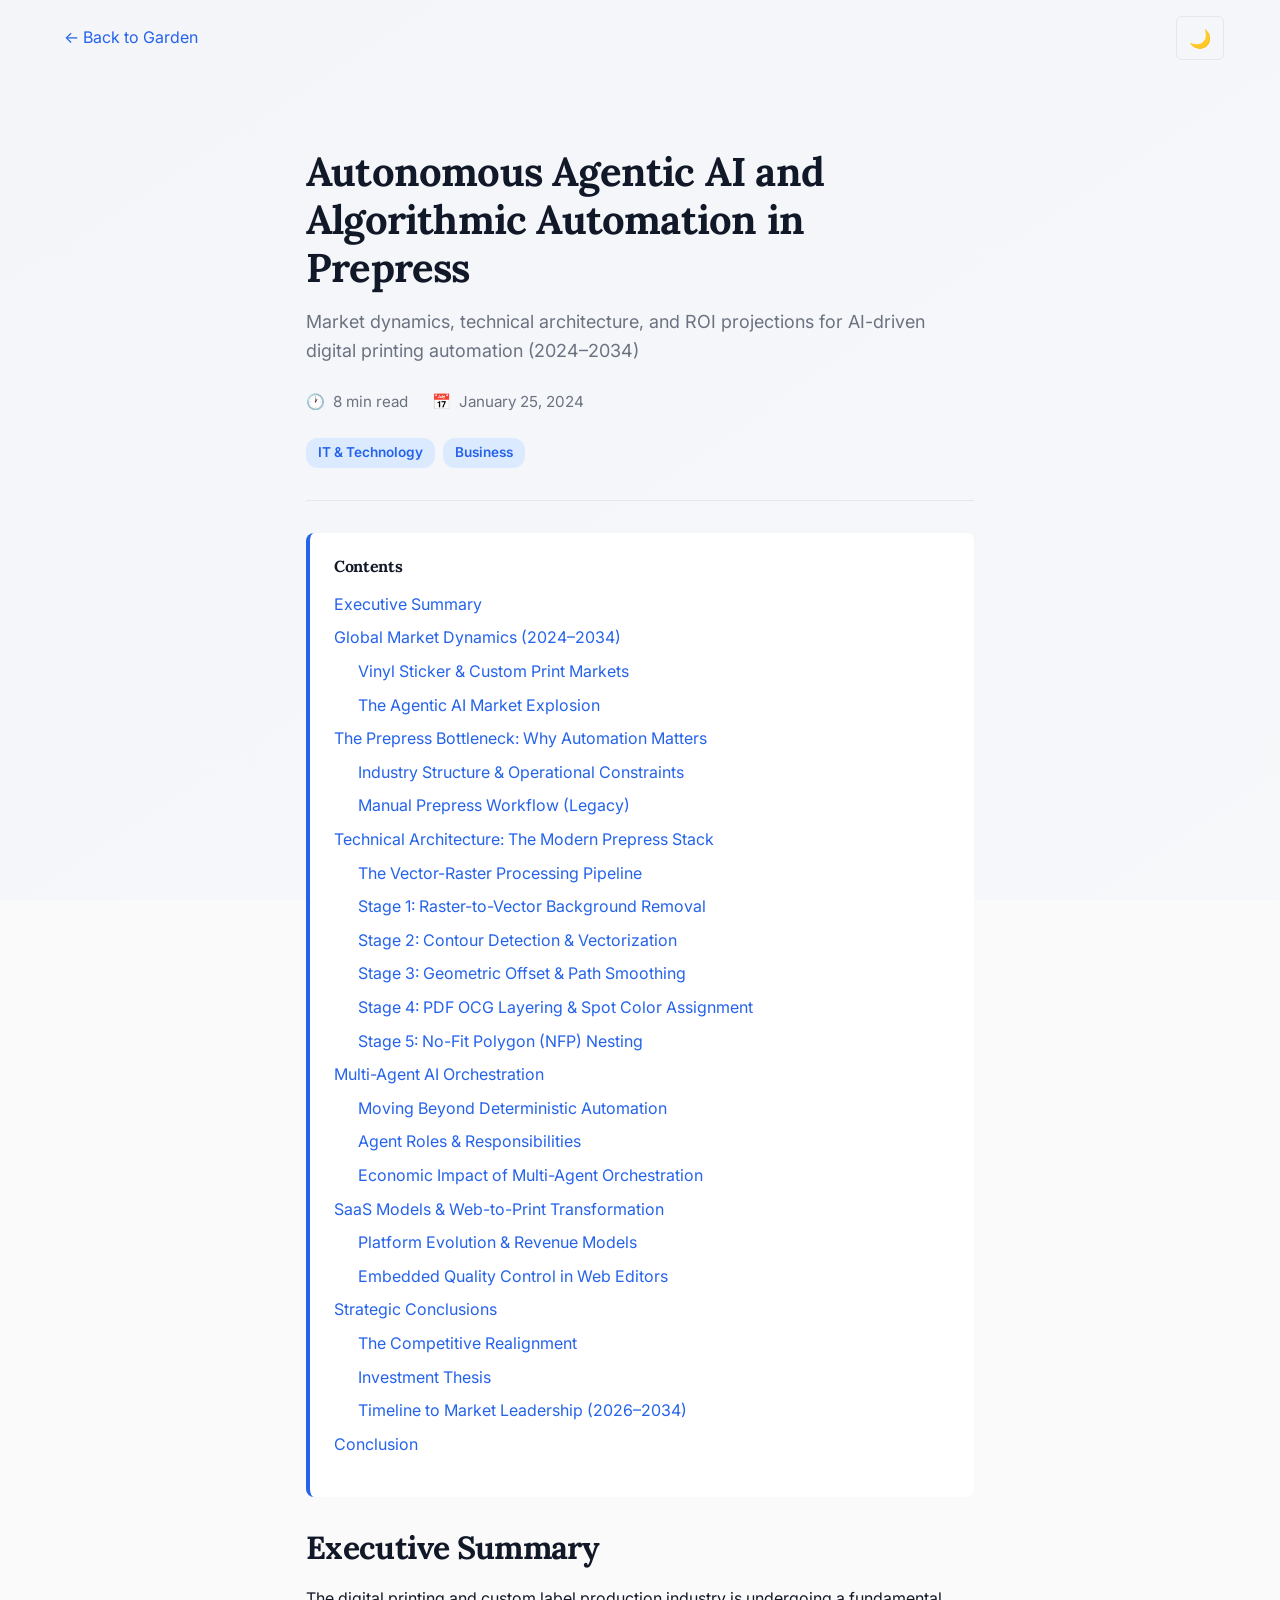
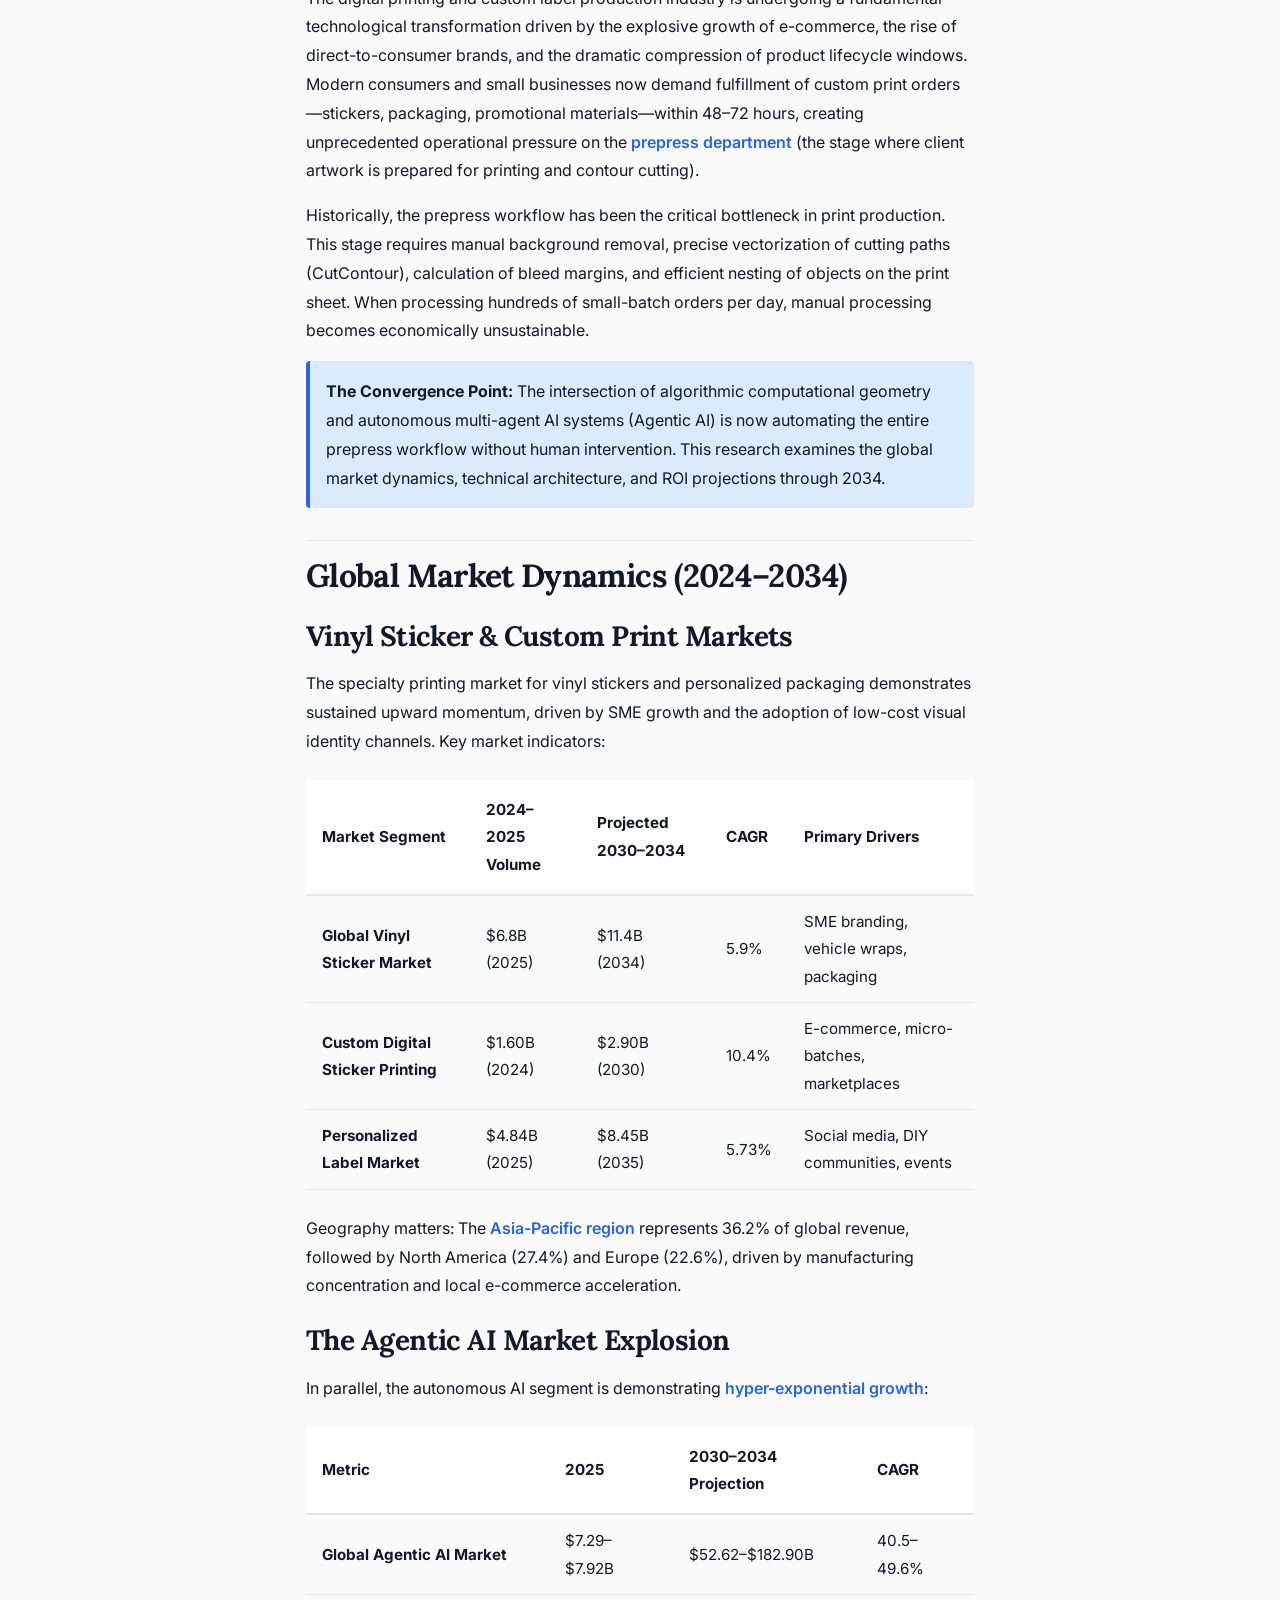
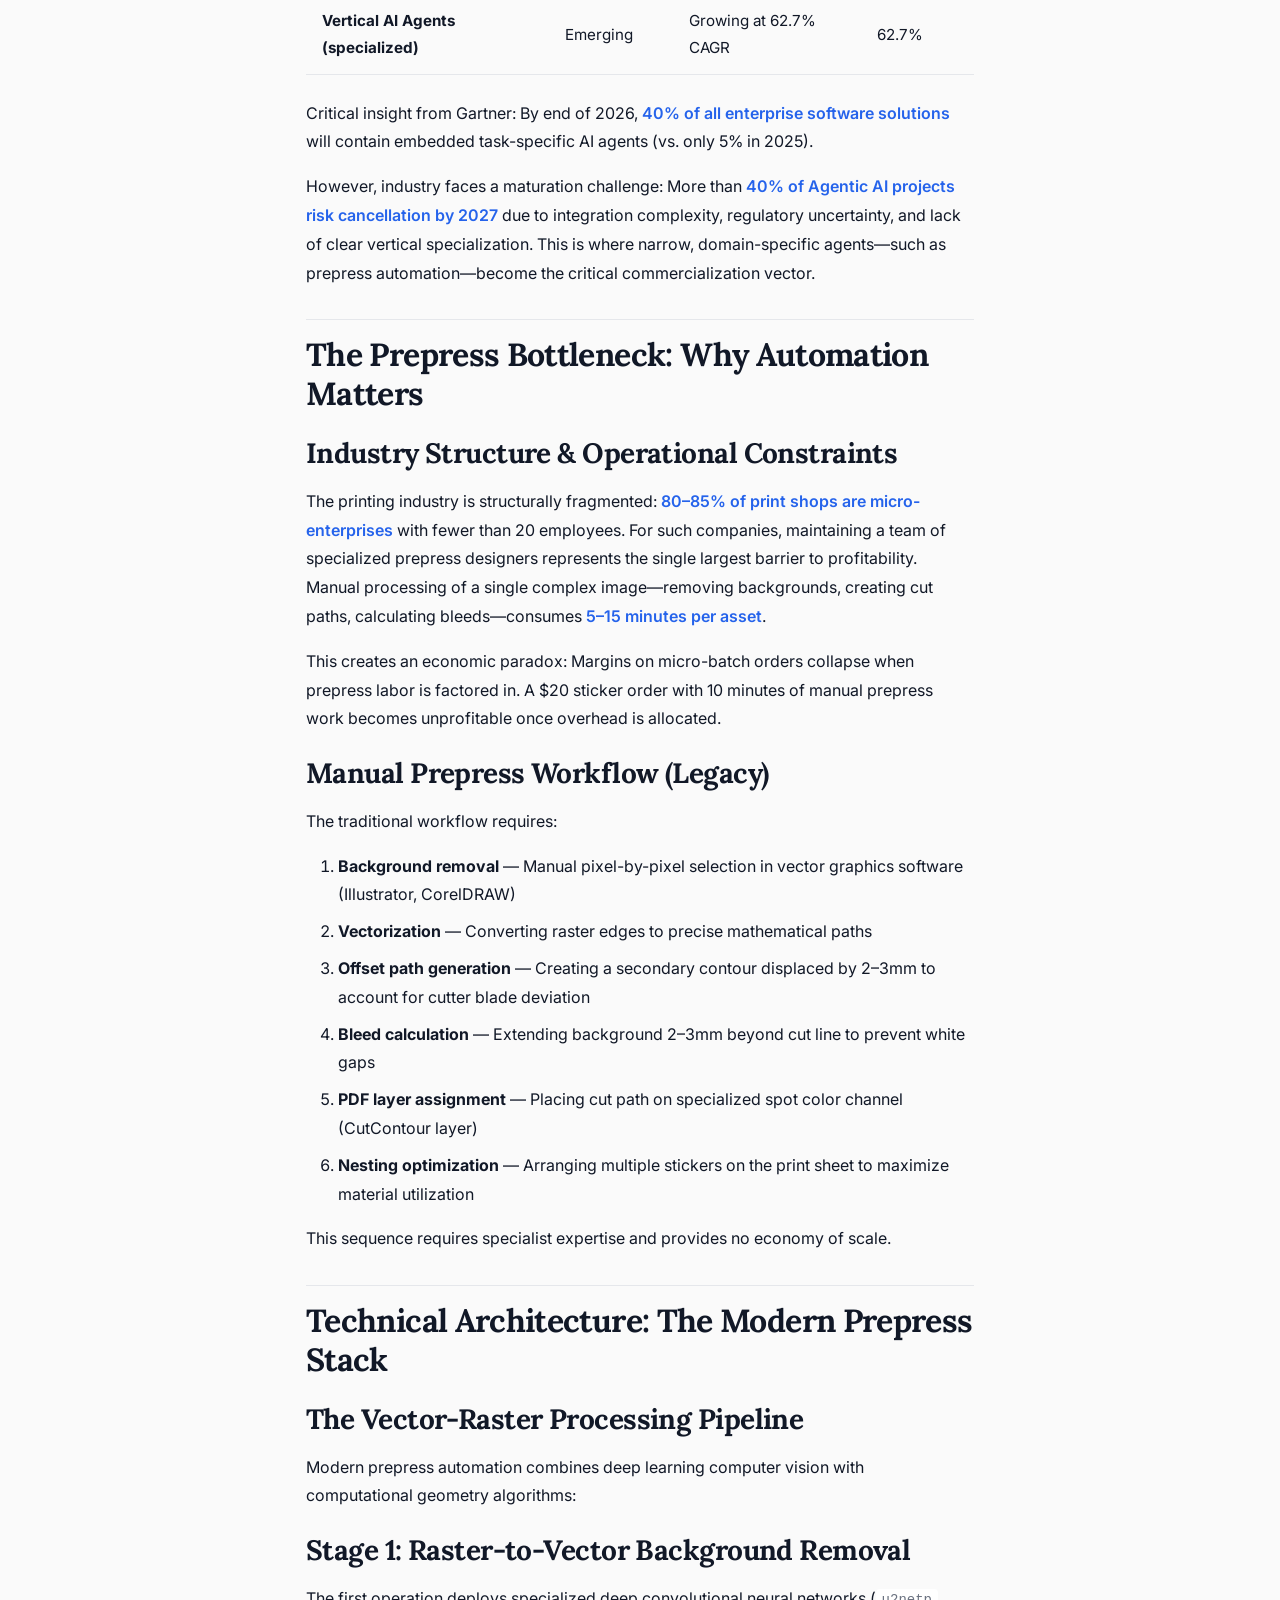
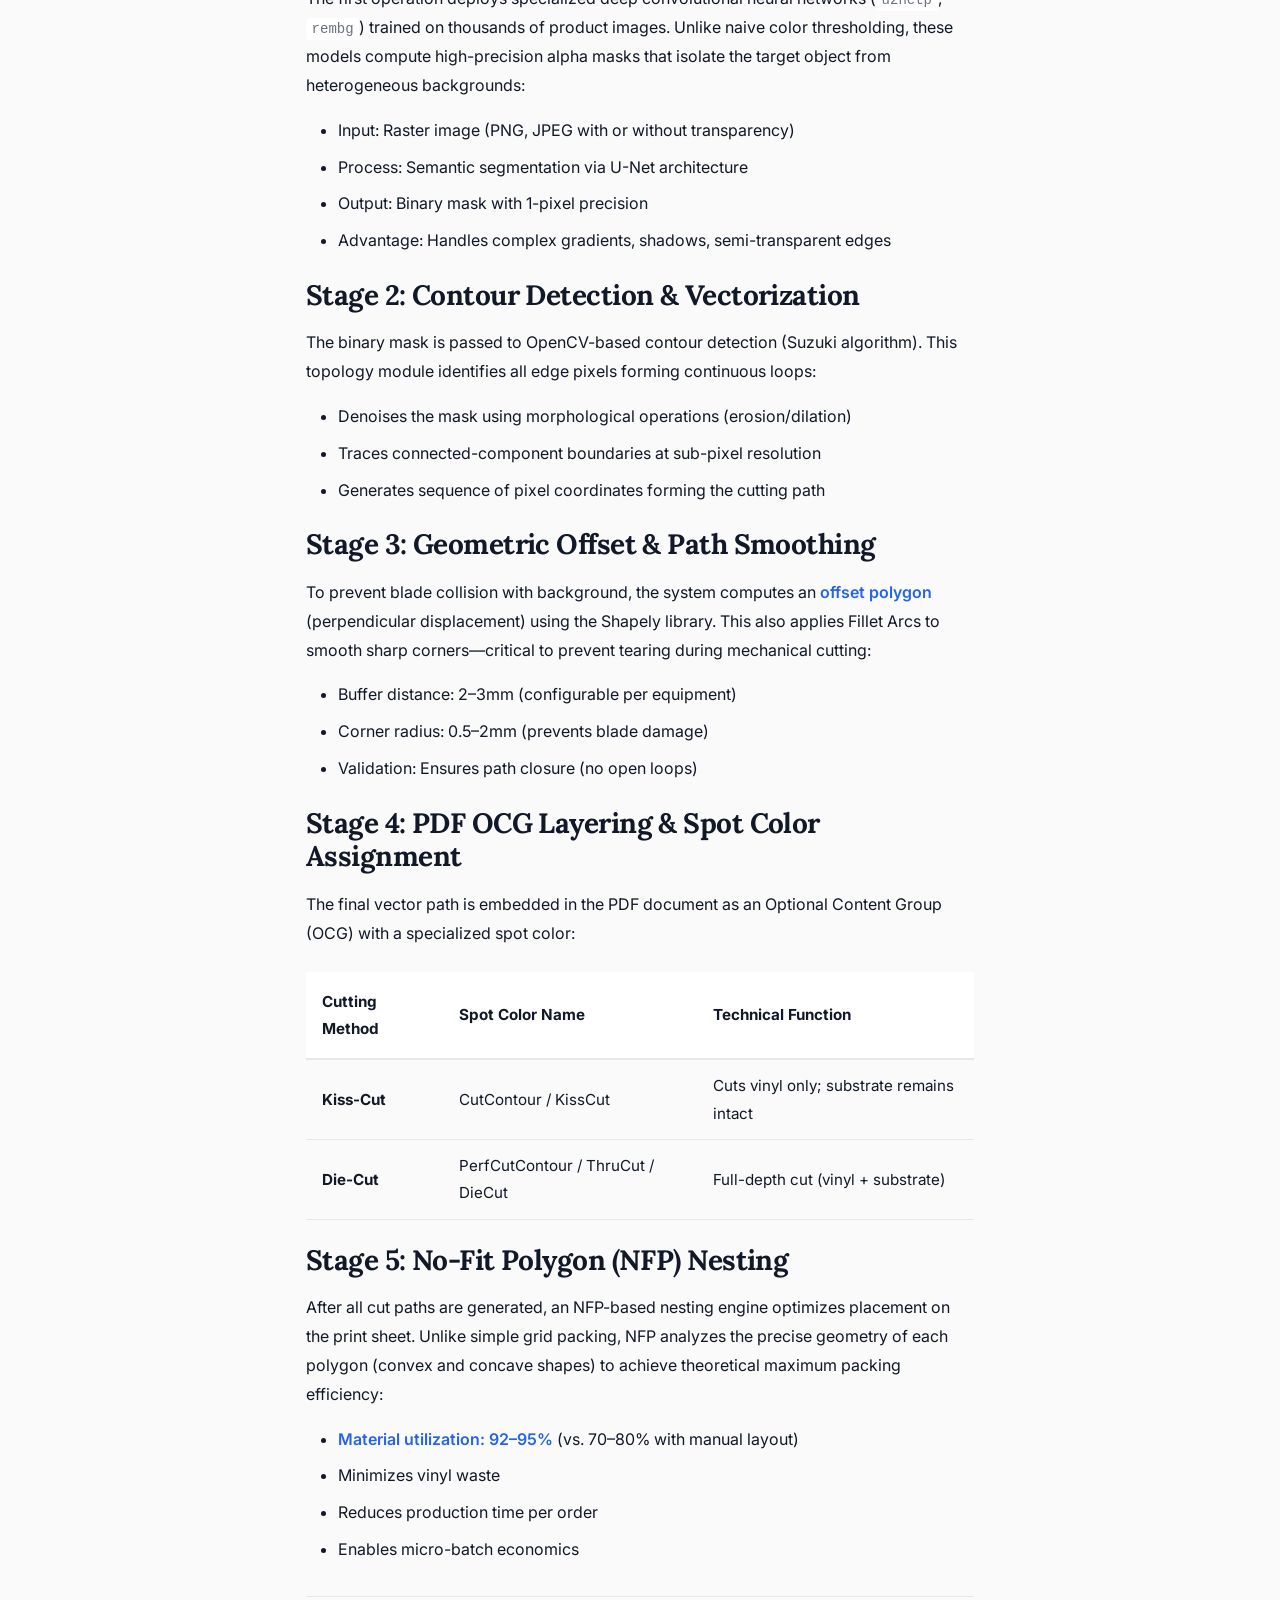
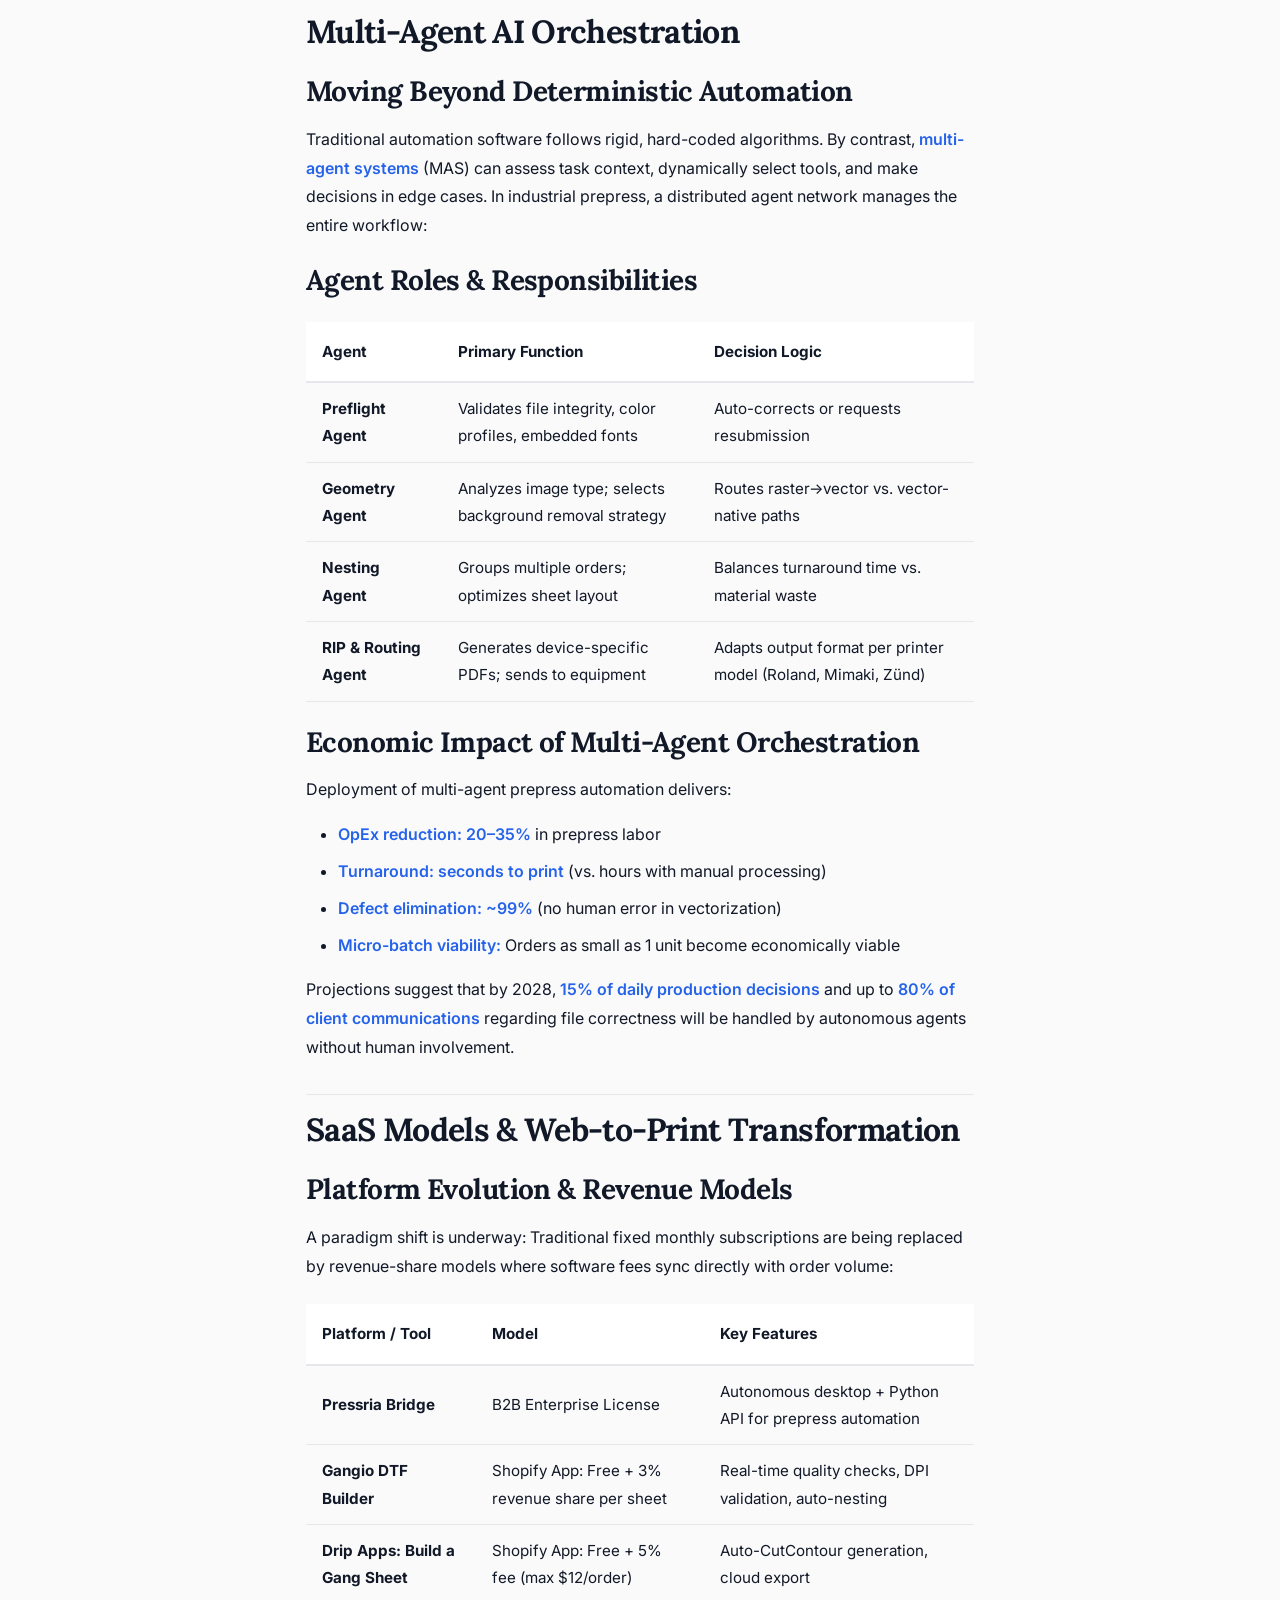
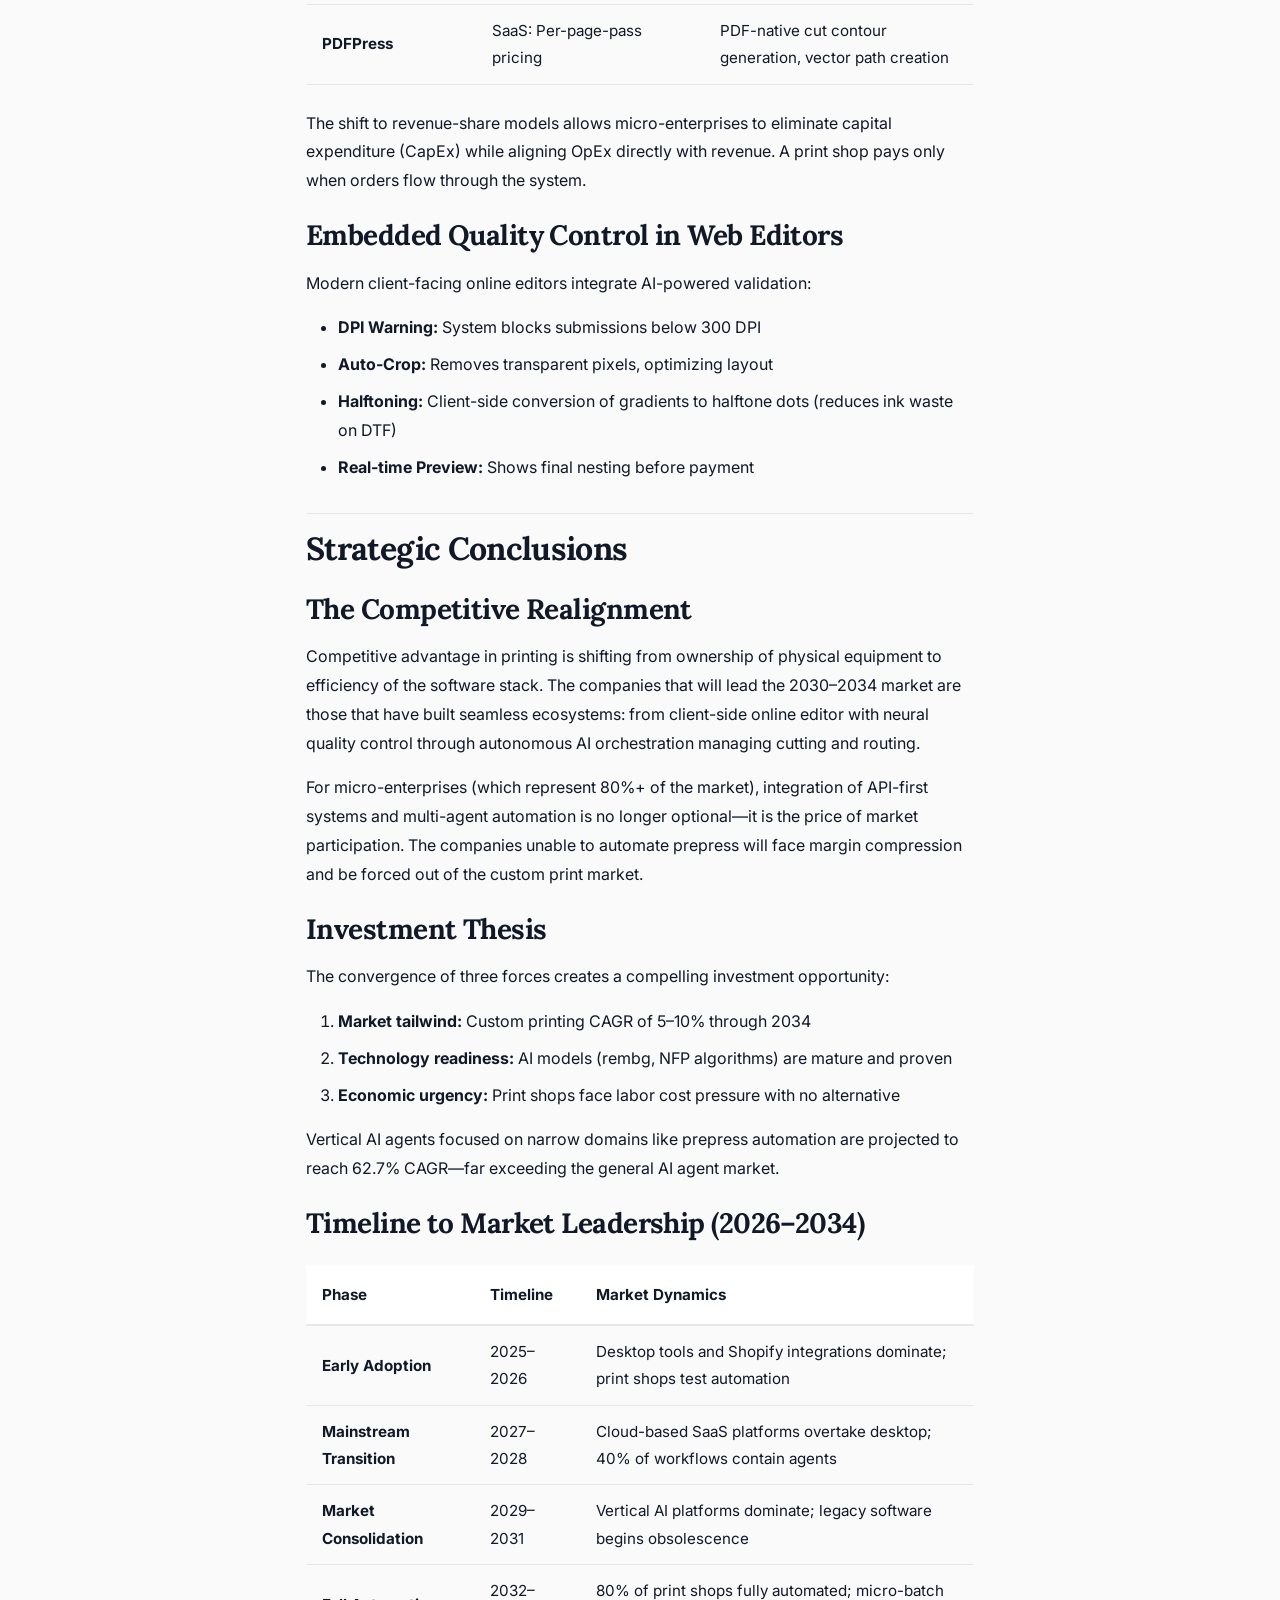
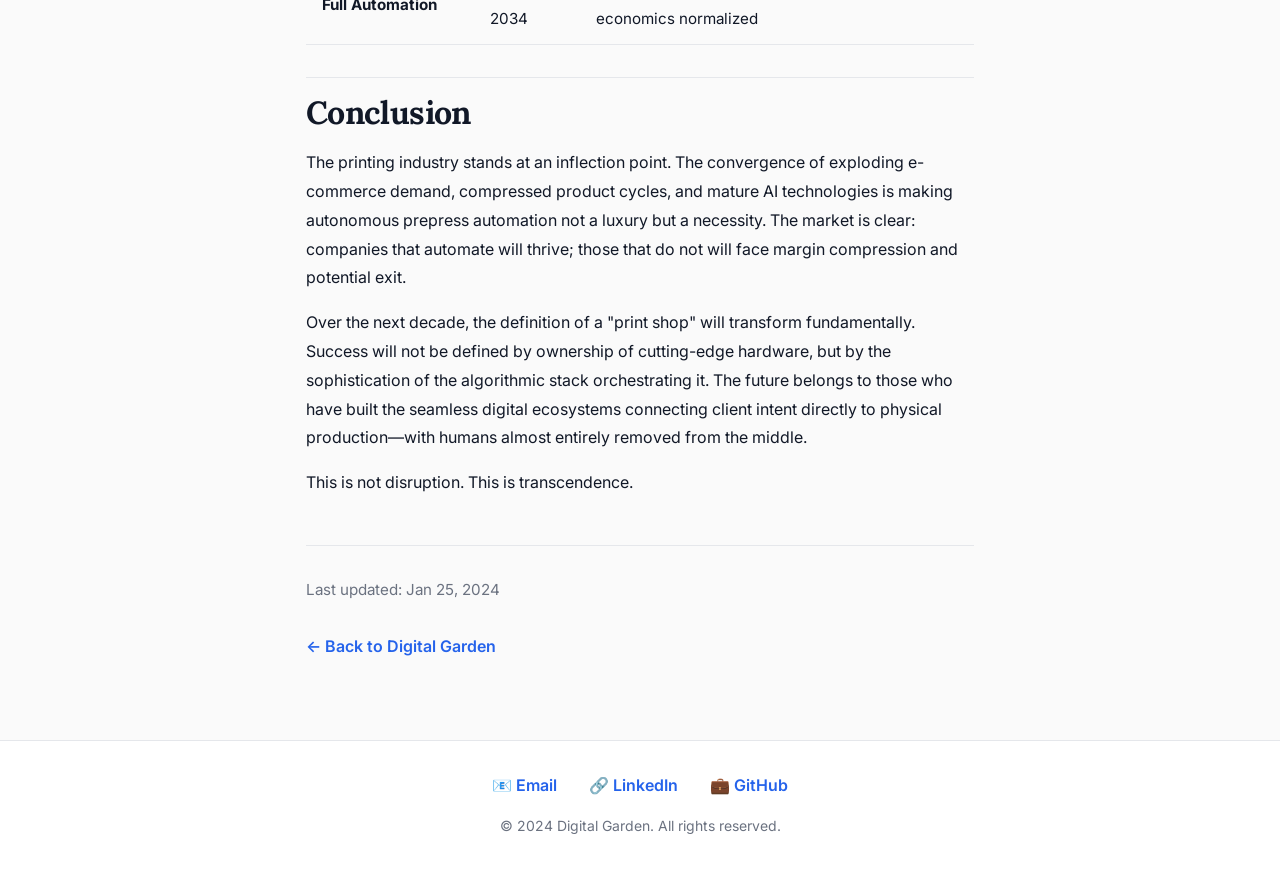
==== articles/agentic-ai-prepress.html @ 42a1ceb2 "Add files via upload" ====
<!--
FRONTMATTER:
title: "Автономные Agentic AI системы и алгоритмическая автоматизация в препресс: анализ рынка и технологическая архитектура (2024–2034)"
description: "Глобальный рынок агентных систем ИИ, техническая архитектура допечатной автоматизации и прогнозы ROI для цифровой печати (2024–2034)"
date: "2024-01-25"
updated: ""
categories: ["IT & Технология", "Бизнес"]
tags: ["agentic-ai", "machine-learning", "автоматизация", "цифровая-печать", "рынок-анализ"]
status: "Published"
hero_image: ""
show_toc: true
-->

<!DOCTYPE html>
<html lang="en">
<head>
  <meta charset="UTF-8">
  <meta name="viewport" content="width=device-width, initial-scale=1.0">
  <meta name="description" content="Analysis of Agentic AI market and prepress automation technologies for digital printing">
  <meta property="og:title" content="Autonomous Agentic AI in Prepress">
  <meta property="og:description" content="Market analysis and technical architecture of AI-driven printing automation">
  <meta property="og:type" content="article">
  
  <title>Agentic AI & Prepress Automation | Digital Garden</title>
  
  <link rel="stylesheet" href="../css/theme.css">
  <link rel="stylesheet" href="../css/styles.css">
  
  <link rel="preconnect" href="https://fonts.googleapis.com">
  <link rel="preconnect" href="https://fonts.gstatic.com" crossorigin>
  <link href="https://fonts.googleapis.com/css2?family=Inter:wght@400;500;600;700&family=Lora:wght@400;700&display=swap" rel="stylesheet">

  <style>
    .article-header { border-bottom: 1px solid var(--border); padding: 1rem 0; margin-bottom: 2rem; }
    .article-nav { display: flex; justify-content: space-between; align-items: center; margin-bottom: 2rem; }
    .btn-back { background: transparent; border: none; color: var(--accent); font-size: 1rem; cursor: pointer; padding: 0.5rem; }
    .btn-back:hover { opacity: 0.8; }
    .article-meta { display: flex; gap: 1.5rem; flex-wrap: wrap; margin: 1.5rem 0; font-size: 0.95rem; color: var(--text-secondary); }
    .article-meta-item { display: flex; align-items: center; gap: 0.5rem; }
    .article-categories { display: flex; gap: 0.5rem; flex-wrap: wrap; margin: 1rem 0; }
    .article-category-tag { display: inline-block; background: var(--accent-light); color: var(--accent); padding: 0.25rem 0.75rem; border-radius: 12px; font-size: 0.85rem; font-weight: 600; }
    .article-content { max-width: 700px; margin: 0 auto; line-height: 1.8; }
    .article-content h2 { margin-top: 2rem; margin-bottom: 1rem; padding-top: 1rem; border-top: 1px solid var(--border); }
    .article-content h2:first-of-type { border-top: none; padding-top: 0; margin-top: 1rem; }
    .article-toc { background: var(--bg-secondary); padding: 1.5rem; border-radius: 8px; margin: 2rem 0; border-left: 4px solid var(--accent); }
    .article-toc h3 { margin-top: 0; font-size: 1rem; }
    .article-toc ul { list-style: none; padding-left: 0; }
    .article-toc li { margin: 0.5rem 0; }
    .article-toc a { color: var(--accent); text-decoration: none; }
    .article-toc a:hover { text-decoration: underline; }
    .article-toc ul ul { margin-left: 1.5rem; }
    .article-footer { margin-top: 3rem; padding-top: 2rem; border-top: 1px solid var(--border); }
    .back-to-home { display: inline-block; margin-top: 1rem; color: var(--accent); font-weight: 600; text-decoration: none; }
    .back-to-home:hover { text-decoration: underline; }
    
    table { width: 100%; border-collapse: collapse; margin: 1.5rem 0; font-size: 0.95rem; }
    thead { background: var(--bg-secondary); border-bottom: 2px solid var(--border); }
    th { padding: 1rem; text-align: left; font-weight: 700; }
    td { padding: 0.75rem 1rem; border-bottom: 1px solid var(--border); }
    
    .highlight { background: var(--accent-light); padding: 1rem; border-left: 4px solid var(--accent); margin: 1rem 0; border-radius: 4px; }
    .data-point { font-weight: 600; color: var(--accent); }
  </style>
</head>
<body>
  <nav class="article-nav" style="max-width: 1200px; margin: 1rem auto; padding: 0 1rem;">
    <a href="../index.html" class="btn-back">← Back to Garden</a>
    <button id="themeToggle2" class="theme-toggle" aria-label="Toggle theme">🌙</button>
  </nav>

  <main>
    <article class="container">
      <div class="article-header">
        <h1>Autonomous Agentic AI and Algorithmic Automation in Prepress</h1>
        <p style="font-size: 1.125rem; color: var(--text-secondary); margin: 1rem 0 0 0;">
          Market dynamics, technical architecture, and ROI projections for AI-driven digital printing automation (2024–2034)
        </p>

        <div class="article-meta">
          <div class="article-meta-item">
            <span>🕐</span>
            <span id="readTime">18 min read</span>
          </div>
          <div class="article-meta-item">
            <span>📅</span>
            <span id="pubDate">January 25, 2024</span>
          </div>
        </div>

        <div class="article-categories" id="articleCategories">
          <span class="article-category-tag">IT & Technology</span>
          <span class="article-category-tag">Business</span>
        </div>
      </div>

      <div class="article-toc" id="tableOfContents">
        <h3>Contents</h3>
        <ul id="tocList"></ul>
      </div>

      <div class="article-content" id="articleContent">
        <h2>Executive Summary</h2>
        <p>
          The digital printing and custom label production industry is undergoing a fundamental technological transformation driven by the explosive growth of e-commerce, the rise of direct-to-consumer brands, and the dramatic compression of product lifecycle windows. Modern consumers and small businesses now demand fulfillment of custom print orders—stickers, packaging, promotional materials—within 48–72 hours, creating unprecedented operational pressure on the <span class="data-point">prepress department</span> (the stage where client artwork is prepared for printing and contour cutting).
        </p>

        <p>
          Historically, the prepress workflow has been the critical bottleneck in print production. This stage requires manual background removal, precise vectorization of cutting paths (CutContour), calculation of bleed margins, and efficient nesting of objects on the print sheet. When processing hundreds of small-batch orders per day, manual processing becomes economically unsustainable.
        </p>

        <div class="highlight">
          <strong>The Convergence Point:</strong> The intersection of algorithmic computational geometry and autonomous multi-agent AI systems (Agentic AI) is now automating the entire prepress workflow without human intervention. This research examines the global market dynamics, technical architecture, and ROI projections through 2034.
        </div>

        <h2>Global Market Dynamics (2024–2034)</h2>

        <h3>Vinyl Sticker & Custom Print Markets</h3>
        <p>
          The specialty printing market for vinyl stickers and personalized packaging demonstrates sustained upward momentum, driven by SME growth and the adoption of low-cost visual identity channels. Key market indicators:
        </p>

        <table>
          <thead>
            <tr>
              <th>Market Segment</th>
              <th>2024–2025 Volume</th>
              <th>Projected 2030–2034</th>
              <th>CAGR</th>
              <th>Primary Drivers</th>
            </tr>
          </thead>
          <tbody>
            <tr>
              <td><strong>Global Vinyl Sticker Market</strong></td>
              <td>$6.8B (2025)</td>
              <td>$11.4B (2034)</td>
              <td>5.9%</td>
              <td>SME branding, vehicle wraps, packaging</td>
            </tr>
            <tr>
              <td><strong>Custom Digital Sticker Printing</strong></td>
              <td>$1.60B (2024)</td>
              <td>$2.90B (2030)</td>
              <td>10.4%</td>
              <td>E-commerce, micro-batches, marketplaces</td>
            </tr>
            <tr>
              <td><strong>Personalized Label Market</strong></td>
              <td>$4.84B (2025)</td>
              <td>$8.45B (2035)</td>
              <td>5.73%</td>
              <td>Social media, DIY communities, events</td>
            </tr>
          </tbody>
        </table>

        <p>
          Geography matters: The <span class="data-point">Asia-Pacific region</span> represents 36.2% of global revenue, followed by North America (27.4%) and Europe (22.6%), driven by manufacturing concentration and local e-commerce acceleration.
        </p>

        <h3>The Agentic AI Market Explosion</h3>
        <p>
          In parallel, the autonomous AI segment is demonstrating <span class="data-point">hyper-exponential growth</span>:
        </p>

        <table>
          <thead>
            <tr>
              <th>Metric</th>
              <th>2025</th>
              <th>2030–2034 Projection</th>
              <th>CAGR</th>
            </tr>
          </thead>
          <tbody>
            <tr>
              <td><strong>Global Agentic AI Market</strong></td>
              <td>$7.29–$7.92B</td>
              <td>$52.62–$182.90B</td>
              <td>40.5–49.6%</td>
            </tr>
            <tr>
              <td><strong>Vertical AI Agents (specialized)</strong></td>
              <td>Emerging</td>
              <td>Growing at 62.7% CAGR</td>
              <td>62.7%</td>
            </tr>
          </tbody>
        </table>

        <p>
          Critical insight from Gartner: By end of 2026, <span class="data-point">40% of all enterprise software solutions</span> will contain embedded task-specific AI agents (vs. only 5% in 2025).
        </p>

        <p>
          However, industry faces a maturation challenge: More than <span class="data-point">40% of Agentic AI projects risk cancellation by 2027</span> due to integration complexity, regulatory uncertainty, and lack of clear vertical specialization. This is where narrow, domain-specific agents—such as prepress automation—become the critical commercialization vector.
        </p>

        <h2>The Prepress Bottleneck: Why Automation Matters</h2>

        <h3>Industry Structure & Operational Constraints</h3>
        <p>
          The printing industry is structurally fragmented: <span class="data-point">80–85% of print shops are micro-enterprises</span> with fewer than 20 employees. For such companies, maintaining a team of specialized prepress designers represents the single largest barrier to profitability. Manual processing of a single complex image—removing backgrounds, creating cut paths, calculating bleeds—consumes <span class="data-point">5–15 minutes per asset</span>.
        </p>

        <p>
          This creates an economic paradox: Margins on micro-batch orders collapse when prepress labor is factored in. A $20 sticker order with 10 minutes of manual prepress work becomes unprofitable once overhead is allocated.
        </p>

        <h3>Manual Prepress Workflow (Legacy)</h3>
        <p>
          The traditional workflow requires:
        </p>
        <ol>
          <li><strong>Background removal</strong> — Manual pixel-by-pixel selection in vector graphics software (Illustrator, CorelDRAW)</li>
          <li><strong>Vectorization</strong> — Converting raster edges to precise mathematical paths</li>
          <li><strong>Offset path generation</strong> — Creating a secondary contour displaced by 2–3mm to account for cutter blade deviation</li>
          <li><strong>Bleed calculation</strong> — Extending background 2–3mm beyond cut line to prevent white gaps</li>
          <li><strong>PDF layer assignment</strong> — Placing cut path on specialized spot color channel (CutContour layer)</li>
          <li><strong>Nesting optimization</strong> — Arranging multiple stickers on the print sheet to maximize material utilization</li>
        </ol>

        <p>
          This sequence requires specialist expertise and provides no economy of scale.
        </p>

        <h2>Technical Architecture: The Modern Prepress Stack</h2>

        <h3>The Vector-Raster Processing Pipeline</h3>
        <p>
          Modern prepress automation combines deep learning computer vision with computational geometry algorithms:
        </p>

        <h3>Stage 1: Raster-to-Vector Background Removal</h3>
        <p>
          The first operation deploys specialized deep convolutional neural networks (<code>u2netp</code>, <code>rembg</code>) trained on thousands of product images. Unlike naive color thresholding, these models compute high-precision alpha masks that isolate the target object from heterogeneous backgrounds:
        </p>
        <ul>
          <li>Input: Raster image (PNG, JPEG with or without transparency)</li>
          <li>Process: Semantic segmentation via U-Net architecture</li>
          <li>Output: Binary mask with 1-pixel precision</li>
          <li>Advantage: Handles complex gradients, shadows, semi-transparent edges</li>
        </ul>

        <h3>Stage 2: Contour Detection & Vectorization</h3>
        <p>
          The binary mask is passed to OpenCV-based contour detection (Suzuki algorithm). This topology module identifies all edge pixels forming continuous loops:
        </p>
        <ul>
          <li>Denoises the mask using morphological operations (erosion/dilation)</li>
          <li>Traces connected-component boundaries at sub-pixel resolution</li>
          <li>Generates sequence of pixel coordinates forming the cutting path</li>
        </ul>

        <h3>Stage 3: Geometric Offset & Path Smoothing</h3>
        <p>
          To prevent blade collision with background, the system computes an <span class="data-point">offset polygon</span> (perpendicular displacement) using the Shapely library. This also applies Fillet Arcs to smooth sharp corners—critical to prevent tearing during mechanical cutting:
        </p>
        <ul>
          <li>Buffer distance: 2–3mm (configurable per equipment)</li>
          <li>Corner radius: 0.5–2mm (prevents blade damage)</li>
          <li>Validation: Ensures path closure (no open loops)</li>
        </ul>

        <h3>Stage 4: PDF OCG Layering & Spot Color Assignment</h3>
        <p>
          The final vector path is embedded in the PDF document as an Optional Content Group (OCG) with a specialized spot color:
        </p>
        <table>
          <thead>
            <tr>
              <th>Cutting Method</th>
              <th>Spot Color Name</th>
              <th>Technical Function</th>
            </tr>
          </thead>
          <tbody>
            <tr>
              <td><strong>Kiss-Cut</strong></td>
              <td>CutContour / KissCut</td>
              <td>Cuts vinyl only; substrate remains intact</td>
            </tr>
            <tr>
              <td><strong>Die-Cut</strong></td>
              <td>PerfCutContour / ThruCut / DieCut</td>
              <td>Full-depth cut (vinyl + substrate)</td>
            </tr>
          </tbody>
        </table>

        <h3>Stage 5: No-Fit Polygon (NFP) Nesting</h3>
        <p>
          After all cut paths are generated, an NFP-based nesting engine optimizes placement on the print sheet. Unlike simple grid packing, NFP analyzes the precise geometry of each polygon (convex and concave shapes) to achieve theoretical maximum packing efficiency:
        </p>
        <ul>
          <li><span class="data-point">Material utilization: 92–95%</span> (vs. 70–80% with manual layout)</li>
          <li>Minimizes vinyl waste</li>
          <li>Reduces production time per order</li>
          <li>Enables micro-batch economics</li>
        </ul>

        <h2>Multi-Agent AI Orchestration</h2>

        <h3>Moving Beyond Deterministic Automation</h3>
        <p>
          Traditional automation software follows rigid, hard-coded algorithms. By contrast, <span class="data-point">multi-agent systems</span> (MAS) can assess task context, dynamically select tools, and make decisions in edge cases. In industrial prepress, a distributed agent network manages the entire workflow:
        </p>

        <h3>Agent Roles & Responsibilities</h3>
        <table>
          <thead>
            <tr>
              <th>Agent</th>
              <th>Primary Function</th>
              <th>Decision Logic</th>
            </tr>
          </thead>
          <tbody>
            <tr>
              <td><strong>Preflight Agent</strong></td>
              <td>Validates file integrity, color profiles, embedded fonts</td>
              <td>Auto-corrects or requests resubmission</td>
            </tr>
            <tr>
              <td><strong>Geometry Agent</strong></td>
              <td>Analyzes image type; selects background removal strategy</td>
              <td>Routes raster→vector vs. vector-native paths</td>
            </tr>
            <tr>
              <td><strong>Nesting Agent</strong></td>
              <td>Groups multiple orders; optimizes sheet layout</td>
              <td>Balances turnaround time vs. material waste</td>
            </tr>
            <tr>
              <td><strong>RIP & Routing Agent</strong></td>
              <td>Generates device-specific PDFs; sends to equipment</td>
              <td>Adapts output format per printer model (Roland, Mimaki, Zünd)</td>
            </tr>
          </tbody>
        </table>

        <h3>Economic Impact of Multi-Agent Orchestration</h3>
        <p>
          Deployment of multi-agent prepress automation delivers:
        </p>
        <ul>
          <li><span class="data-point">OpEx reduction: 20–35%</span> in prepress labor</li>
          <li><span class="data-point">Turnaround: seconds to print</span> (vs. hours with manual processing)</li>
          <li><span class="data-point">Defect elimination: ~99%</span> (no human error in vectorization)</li>
          <li><span class="data-point">Micro-batch viability:</span> Orders as small as 1 unit become economically viable</li>
        </ul>

        <p>
          Projections suggest that by 2028, <span class="data-point">15% of daily production decisions</span> and up to <span class="data-point">80% of client communications</span> regarding file correctness will be handled by autonomous agents without human involvement.
        </p>

        <h2>SaaS Models & Web-to-Print Transformation</h2>

        <h3>Platform Evolution & Revenue Models</h3>
        <p>
          A paradigm shift is underway: Traditional fixed monthly subscriptions are being replaced by revenue-share models where software fees sync directly with order volume:
        </p>

        <table>
          <thead>
            <tr>
              <th>Platform / Tool</th>
              <th>Model</th>
              <th>Key Features</th>
            </tr>
          </thead>
          <tbody>
            <tr>
              <td><strong>Pressria Bridge</strong></td>
              <td>B2B Enterprise License</td>
              <td>Autonomous desktop + Python API for prepress automation</td>
            </tr>
            <tr>
              <td><strong>Gangio DTF Builder</strong></td>
              <td>Shopify App: Free + 3% revenue share per sheet</td>
              <td>Real-time quality checks, DPI validation, auto-nesting</td>
            </tr>
            <tr>
              <td><strong>Drip Apps: Build a Gang Sheet</strong></td>
              <td>Shopify App: Free + 5% fee (max $12/order)</td>
              <td>Auto-CutContour generation, cloud export</td>
            </tr>
            <tr>
              <td><strong>PDFPress</strong></td>
              <td>SaaS: Per-page-pass pricing</td>
              <td>PDF-native cut contour generation, vector path creation</td>
            </tr>
          </tbody>
        </table>

        <p>
          The shift to revenue-share models allows micro-enterprises to eliminate capital expenditure (CapEx) while aligning OpEx directly with revenue. A print shop pays only when orders flow through the system.
        </p>

        <h3>Embedded Quality Control in Web Editors</h3>
        <p>
          Modern client-facing online editors integrate AI-powered validation:
        </p>
        <ul>
          <li><strong>DPI Warning:</strong> System blocks submissions below 300 DPI</li>
          <li><strong>Auto-Crop:</strong> Removes transparent pixels, optimizing layout</li>
          <li><strong>Halftoning:</strong> Client-side conversion of gradients to halftone dots (reduces ink waste on DTF)</li>
          <li><strong>Real-time Preview:</strong> Shows final nesting before payment</li>
        </ul>

        <h2>Strategic Conclusions</h2>

        <h3>The Competitive Realignment</h3>
        <p>
          Competitive advantage in printing is shifting from ownership of physical equipment to efficiency of the software stack. The companies that will lead the 2030–2034 market are those that have built seamless ecosystems: from client-side online editor with neural quality control through autonomous AI orchestration managing cutting and routing.
        </p>

        <p>
          For micro-enterprises (which represent 80%+ of the market), integration of API-first systems and multi-agent automation is no longer optional—it is the price of market participation. The companies unable to automate prepress will face margin compression and be forced out of the custom print market.
        </p>

        <h3>Investment Thesis</h3>
        <p>
          The convergence of three forces creates a compelling investment opportunity:
        </p>
        <ol>
          <li><strong>Market tailwind:</strong> Custom printing CAGR of 5–10% through 2034</li>
          <li><strong>Technology readiness:</strong> AI models (rembg, NFP algorithms) are mature and proven</li>
          <li><strong>Economic urgency:</strong> Print shops face labor cost pressure with no alternative</li>
        </ol>

        <p>
          Vertical AI agents focused on narrow domains like prepress automation are projected to reach 62.7% CAGR—far exceeding the general AI agent market.
        </p>

        <h3>Timeline to Market Leadership (2026–2034)</h3>
        <table>
          <thead>
            <tr>
              <th>Phase</th>
              <th>Timeline</th>
              <th>Market Dynamics</th>
            </tr>
          </thead>
          <tbody>
            <tr>
              <td><strong>Early Adoption</strong></td>
              <td>2025–2026</td>
              <td>Desktop tools and Shopify integrations dominate; print shops test automation</td>
            </tr>
            <tr>
              <td><strong>Mainstream Transition</strong></td>
              <td>2027–2028</td>
              <td>Cloud-based SaaS platforms overtake desktop; 40% of workflows contain agents</td>
            </tr>
            <tr>
              <td><strong>Market Consolidation</strong></td>
              <td>2029–2031</td>
              <td>Vertical AI platforms dominate; legacy software begins obsolescence</td>
            </tr>
            <tr>
              <td><strong>Full Automation</strong></td>
              <td>2032–2034</td>
              <td>80% of print shops fully automated; micro-batch economics normalized</td>
            </tr>
          </tbody>
        </table>

        <h2>Conclusion</h2>

        <p>
          The printing industry stands at an inflection point. The convergence of exploding e-commerce demand, compressed product cycles, and mature AI technologies is making autonomous prepress automation not a luxury but a necessity. The market is clear: companies that automate will thrive; those that do not will face margin compression and potential exit.
        </p>

        <p>
          Over the next decade, the definition of a "print shop" will transform fundamentally. Success will not be defined by ownership of cutting-edge hardware, but by the sophistication of the algorithmic stack orchestrating it. The future belongs to those who have built the seamless digital ecosystems connecting client intent directly to physical production—with humans almost entirely removed from the middle.
        </p>

        <p>
          This is not disruption. This is transcendence.
        </p>
      </div>

      <div class="article-footer">
        <p style="color: var(--text-secondary); font-size: 0.95rem;">
          Last updated: <span id="footerDate">January 25, 2024</span>
        </p>
        <a href="../index.html" class="back-to-home">← Back to Digital Garden</a>
      </div>
    </article>
  </main>

  <footer style="margin-top: 3rem;">
    <div class="container">
      <div class="footer-links">
        <a href="mailto:your-email@example.com" title="Email">📧 Email</a>
        <a href="https://linkedin.com/in/yourprofile" target="_blank" rel="noopener noreferrer">🔗 LinkedIn</a>
        <a href="https://github.com/yourprofile" target="_blank" rel="noopener noreferrer">💼 GitHub</a>
      </div>
      <p class="footer-copyright">© 2024 Digital Garden. All rights reserved.</p>
    </div>
  </footer>

  <script src="../js/modal.js" defer></script>
  <script>
    function parseArticleMeta() {
      const date = new Date('2024-01-25');
      document.getElementById('pubDate').textContent = 
        date.toLocaleDateString('en-US', { year: 'numeric', month: 'long', day: 'numeric' });
      document.getElementById('footerDate').textContent =
        date.toLocaleDateString('en-US', { year: 'numeric', month: 'short', day: 'numeric' });
      
      const content = document.getElementById('articleContent');
      const wordCount = content.innerText.split(/\s+/).length;
      const readTime = Math.ceil(wordCount / 200);
      document.getElementById('readTime').textContent = `${readTime} min read`;
      
      generateTableOfContents();
    }

    function generateTableOfContents() {
      const content = document.getElementById('articleContent');
      const headings = content.querySelectorAll('h2, h3');
      const tocList = document.getElementById('tocList');

      headings.forEach((heading, index) => {
        const level = parseInt(heading.tagName[1]);
        const id = `heading-${index}`;
        heading.id = id;

        const li = document.createElement('li');
        li.style.marginLeft = level === 3 ? '1.5rem' : '0';
        
        const a = document.createElement('a');
        a.href = `#${id}`;
        a.textContent = heading.textContent;
        li.appendChild(a);
        tocList.appendChild(li);
      });
    }

    function initTheme() {
      const themeToggle = document.getElementById('themeToggle2');
      const htmlElement = document.documentElement;
      const savedTheme = localStorage.getItem('theme');
      const prefersDark = window.matchMedia('(prefers-color-scheme: dark)').matches;
      
      let theme = savedTheme || (prefersDark ? 'dark' : 'light');
      
      if (theme === 'dark') {
        htmlElement.classList.add('dark');
        themeToggle.textContent = '☀️';
      } else {
        htmlElement.classList.remove('dark');
        themeToggle.textContent = '🌙';
      }

      themeToggle.addEventListener('click', () => {
        htmlElement.classList.toggle('dark');
        const isDark = htmlElement.classList.contains('dark');
        localStorage.setItem('theme', isDark ? 'dark' : 'light');
        themeToggle.textContent = isDark ? '☀️' : '🌙';
      });
    }

    initTheme();
    parseArticleMeta();
  </script>
</body>
</html>
---- css/theme.css ----
/* Digital Garden — Theme Variables */

/* ============================================================================
   Light Theme (Default) - Bright & Pleasant
   ============================================================================ */

html {
  --bg-primary: #FAFAFA;           /* Soft paper-like background */
  --bg-secondary: #FFFFFF;         /* Pure white for cards */
  --text-primary: #111827;         /* Deep dark gray - maximum readability */
  --text-secondary: #6B7280;       /* Medium gray for secondary text */
  --border: #E5E7EB;               /* Light border */

  /* Accent Colors */
  --accent: #2563EB;               /* Professional blue */
  --accent-hover: #1D4ED8;         /* Darker blue on hover */
  --accent-light: #DBEAFE;         /* Light blue background */

  /* Status Colors */
  --success: #059669;
  --warning: #D97706;
  --error: #DC2626;
  --info: #0369A1;

  /* Transitions */
  --transition: all 0.2s ease;
}

/* ============================================================================
   Dark Theme
   ============================================================================ */

html.dark {
  /* Primary Colors */
  --bg-primary: #111827;           /* Deep dark background */
  --bg-secondary: #1F2937;         /* Slightly lighter for cards */
  --text-primary: #F3F4F6;         /* Light gray text */
  --text-secondary: #D1D5DB;       /* Medium gray for secondary */
  --border: #374151;               /* Dark border */

  /* Accent Colors */
  --accent: #3B82F6;               /* Brighter blue for dark mode */
  --accent-hover: #60A5FA;         /* Even brighter on hover */
  --accent-light: #1E3A8A;         /* Very dark blue background */

  /* Status Colors */
  --success: #10B981;
  --warning: #F59E0B;
  --error: #F87171;
  --info: #38BDF8;
}

/* ============================================================================
   Prefers Dark Mode (System preference)
   ============================================================================ */

@media (prefers-color-scheme: dark) {
  :root:not(.light) {
    --bg-primary: #0B0F17;
    --bg-secondary: #1A2332;
    --text-primary: #E5E7EB;
    --text-secondary: #9CA3AF;
    --border: #334155;
    --accent: #60A5FA;
    --accent-hover: #93C5FD;
    --accent-light: #0C4A6E;
    --success: #34D399;
    --warning: #FBBF24;
    --error: #F87171;
    --info: #38BDF8;
  }
}

/* ============================================================================
   Theme Transition
   ============================================================================ */

body.theme-transition,
body.theme-transition *,
body.theme-transition *:before,
body.theme-transition *:after {
  transition: background-color 0.3s ease, color 0.3s ease, border-color 0.3s ease !important;
}
---- css/styles.css ----
/* Digital Garden — Main Styles */

/* ============================================================================
   Reset & Base Styles
   ============================================================================ */

*,
*::before,
*::after {
  box-sizing: border-box;
  margin: 0;
  padding: 0;
}

html {
  font-size: 16px;
  scroll-behavior: smooth;
}

body {
  font-family: 'Inter', -apple-system, BlinkMacSystemFont, 'Segoe UI', sans-serif;
  font-size: 1rem;
  line-height: 1.6;
  color: var(--text-primary);
  background-color: var(--bg-primary);
  background-image: url('data:image/svg+xml,<svg xmlns="http://www.w3.org/2000/svg" viewBox="0 0 1200 800"><defs><linearGradient id="grad" x1="0%" y1="0%" x2="100%" y2="100%"><stop offset="0%" style="stop-color:rgba(37,99,235,0.03)"/><stop offset="100%" style="stop-color:rgba(59,130,246,0.02)"/></linearGradient></defs><rect width="1200" height="800" fill="url(%23grad)"/></svg>');
  background-attachment: fixed;
  background-size: cover;
  transition: background-color 0.3s ease, color 0.3s ease;
}

/* ============================================================================
   Typography
   ============================================================================ */

h1, h2, h3, h4, h5, h6 {
  font-family: 'Lora', Georgia, serif;
  font-weight: 700;
  line-height: 1.2;
  letter-spacing: -0.02em;
  margin: 1.5rem 0 1rem 0;
}

h1 { font-size: 2.5rem; }
h2 { font-size: 2rem; }
h3 { font-size: 1.75rem; }
h4 { font-size: 1.5rem; }
h5 { font-size: 1.25rem; }
h6 { font-size: 1.125rem; }

p {
  margin: 0 0 1rem 0;
}

a {
  color: var(--accent);
  text-decoration: none;
  transition: color 0.2s ease;
}

a:hover {
  color: var(--accent-hover);
  text-decoration: underline;
}

a:focus {
  outline: 2px solid var(--accent);
  outline-offset: 2px;
}

strong { font-weight: 700; }
em { font-style: italic; }

/* ============================================================================
   Lists
   ============================================================================ */

ul, ol {
  margin: 1rem 0;
  padding-left: 2rem;
}

ul li, ol li {
  margin: 0.5rem 0;
}

ul ul, ol ol {
  margin: 0.5rem 0 0 0;
}

/* ============================================================================
   Code
   ============================================================================ */

code {
  font-family: 'JetBrains Mono', 'Fira Code', monospace;
  font-size: 0.875em;
  background: var(--bg-secondary);
  padding: 0.2em 0.4em;
  border-radius: 4px;
  color: var(--text-secondary);
}

pre {
  background: var(--bg-secondary);
  padding: 1rem;
  border-radius: 8px;
  overflow-x: auto;
  margin: 1rem 0;
  border-left: 4px solid var(--accent);
}

pre code {
  background: none;
  padding: 0;
  color: inherit;
  font-size: 0.875em;
}

/* ============================================================================
   Blockquotes
   ============================================================================ */

blockquote {
  border-left: 4px solid var(--accent);
  padding-left: 1.5rem;
  margin: 1rem 0;
  color: var(--text-secondary);
  font-style: italic;
}

/* ============================================================================
   Images
   ============================================================================ */

img {
  max-width: 100%;
  height: auto;
  display: block;
  border-radius: 8px;
  margin: 1rem 0;
}

img:hover {
  cursor: pointer;
  opacity: 0.9;
}

/* ============================================================================
   Tables
   ============================================================================ */

table {
  width: 100%;
  border-collapse: collapse;
  margin: 1rem 0;
}

thead {
  background: var(--bg-secondary);
  border-bottom: 2px solid var(--border);
}

th {
  padding: 0.75rem;
  text-align: left;
  font-weight: 700;
}

td {
  padding: 0.75rem;
  border-bottom: 1px solid var(--border);
}

/* ============================================================================
   Buttons & Forms
   ============================================================================ */

button, input[type="button"], input[type="submit"] {
  font-family: inherit;
  font-size: 1rem;
  padding: 0.75rem 1.5rem;
  border: none;
  border-radius: 6px;
  background: var(--accent);
  color: white;
  cursor: pointer;
  transition: background 0.2s ease;
}

button:hover, input[type="button"]:hover, input[type="submit"]:hover {
  background: var(--accent-hover);
}

button:focus, input[type="button"]:focus, input[type="submit"]:focus {
  outline: 2px solid var(--accent);
  outline-offset: 2px;
}

input[type="text"], input[type="email"], input[type="search"],
textarea, select {
  font-family: inherit;
  font-size: 1rem;
  padding: 0.75rem;
  border: 1px solid var(--border);
  border-radius: 6px;
  background: var(--bg-primary);
  color: var(--text-primary);
  transition: border-color 0.2s ease;
}

input[type="text"]:focus, input[type="email"]:focus, input[type="search"]:focus,
textarea:focus, select:focus {
  outline: none;
  border-color: var(--accent);
  box-shadow: 0 0 0 2px rgba(37, 99, 235, 0.1);
}

/* ============================================================================
   Layout: Header
   ============================================================================ */

header {
  background: var(--bg-primary);
  border-bottom: 1px solid var(--border);
  padding: 1rem 0;
  position: sticky;
  top: 0;
  z-index: 100;
}

header nav {
  max-width: 1200px;
  margin: 0 auto;
  padding: 0 1rem;
  display: flex;
  align-items: center;
  justify-content: space-between;
}

.logo {
  font-size: 1.5rem;
  font-weight: 700;
  font-family: 'Lora', serif;
}

.theme-toggle {
  background: transparent;
  padding: 0.5rem 0.75rem;
  border: 1px solid var(--border);
  border-radius: 6px;
  cursor: pointer;
  font-size: 1.125rem;
  transition: all 0.2s ease;
  display: flex;
  align-items: center;
  justify-content: center;
  min-width: 44px;
  height: 44px;
}

.theme-toggle:hover {
  background: var(--accent-light);
  border-color: var(--accent);
  transform: scale(1.05);
}

/* ============================================================================
   Layout: Main Container
   ============================================================================ */

main {
  max-width: 1200px;
  margin: 0 auto;
  padding: 2rem 1rem;
}

section {
  margin: 2rem 0;
}

.section-title {
  font-size: 1.5rem;
  margin: 2rem 0 1rem 0;
  font-family: 'Lora', serif;
  font-weight: 700;
}

/* ============================================================================
   Search & Filters
   ============================================================================ */

.search-container {
  margin-bottom: 2rem;
  display: flex;
  gap: 1rem;
  flex-wrap: wrap;
}

.search-input {
  flex: 1;
  min-width: 250px;
}

.filter-container {
  display: flex;
  gap: 0.5rem;
  flex-wrap: wrap;
  align-items: center;
  margin-bottom: 1rem;
}

.filter-label {
  font-weight: 600;
  margin-right: 0.5rem;
}

.filter-pill {
  display: inline-flex;
  align-items: center;
  gap: 0.5rem;
  background: var(--bg-secondary);
  border: 1px solid var(--border);
  padding: 0.5rem 1rem;
  border-radius: 20px;
  cursor: pointer;
  transition: all 0.2s ease;
}

.filter-pill:hover {
  background: var(--accent);
  color: white;
  border-color: var(--accent);
}

.filter-pill.active {
  background: var(--accent);
  color: white;
  border-color: var(--accent);
}

.filter-pill input[type="checkbox"] {
  cursor: pointer;
}

/* ============================================================================
   Grid: Articles
   ============================================================================ */

.articles-grid {
  display: grid;
  gap: 2rem;
  grid-template-columns: repeat(auto-fill, minmax(300px, 1fr));
  margin: 2rem 0;
}

.article-card {
  display: flex;
  flex-direction: column;
  border: 1px solid var(--border);
  border-radius: 12px;
  overflow: hidden;
  transition: all 0.3s ease;
  background: var(--bg-secondary);
  box-shadow: 0 1px 3px rgba(0, 0, 0, 0.08);
}

.article-card:hover {
  border-color: var(--accent);
  box-shadow: 0 8px 24px rgba(37, 99, 235, 0.12);
  transform: translateY(-4px);
}

.article-card-image {
  width: 100%;
  height: 200px;
  object-fit: cover;
  background: var(--bg-secondary);
}

.article-card-content {
  padding: 1.5rem;
  display: flex;
  flex-direction: column;
  flex: 1;
}

.article-card-title {
  font-size: 1.25rem;
  font-weight: 700;
  margin: 0 0 0.5rem 0;
  line-height: 1.3;
}

.article-card-description {
  font-size: 0.95rem;
  color: var(--text-secondary);
  margin: 0 0 1rem 0;
  line-height: 1.5;
  display: -webkit-box;
  -webkit-line-clamp: 2;
  -webkit-box-orient: vertical;
  overflow: hidden;
}

.article-card-meta {
  display: flex;
  gap: 1rem;
  font-size: 0.875rem;
  color: var(--text-secondary);
  margin-bottom: 1rem;
  flex-wrap: wrap;
}

.article-card-tags {
  display: flex;
  gap: 0.5rem;
  flex-wrap: wrap;
  margin-bottom: 1rem;
}

.tag {
  display: inline-block;
  background: var(--bg-secondary);
  padding: 0.25rem 0.75rem;
  border-radius: 12px;
  font-size: 0.8rem;
  color: var(--text-secondary);
}

.tag:hover {
  background: var(--accent);
  color: white;
}

.article-card-footer {
  margin-top: auto;
  display: flex;
  gap: 0.5rem;
}

.btn-read {
  flex: 1;
  padding: 0.75rem 1rem;
  background: var(--accent);
  color: white;
  border: none;
  border-radius: 6px;
  cursor: pointer;
  font-weight: 600;
  transition: background 0.2s ease;
}

.btn-read:hover {
  background: var(--accent-hover);
}

/* ============================================================================
   Layout: Hero Section
   ============================================================================ */

.hero {
  background: linear-gradient(135deg, rgba(37, 99, 235, 0.08) 0%, rgba(59, 130, 246, 0.04) 100%);
  padding: 3rem 1rem;
  text-align: center;
  border-bottom: 1px solid var(--border);
  backdrop-filter: blur(10px);
}

.hero h1 {
  font-size: 3rem;
  margin-bottom: 1rem;
  background: linear-gradient(135deg, var(--accent) 0%, #0EA5E9 100%);
  -webkit-background-clip: text;
  -webkit-text-fill-color: transparent;
  background-clip: text;
}

.hero p {
  font-size: 1.125rem;
  color: var(--text-secondary);
  max-width: 600px;
  margin: 0 auto;
}

/* ============================================================================
   Layout: Header
   ============================================================================ */

footer {
  background: var(--bg-secondary);
  border-top: 1px solid var(--border);
  padding: 2rem 1rem;
  margin-top: 3rem;
}

footer .container {
  max-width: 1200px;
  margin: 0 auto;
  text-align: center;
}

.footer-links {
  display: flex;
  justify-content: center;
  gap: 2rem;
  margin-bottom: 1rem;
  flex-wrap: wrap;
}

.footer-links a {
  display: inline-flex;
  align-items: center;
  gap: 0.5rem;
  font-weight: 600;
}

.footer-copyright {
  font-size: 0.875rem;
  color: var(--text-secondary);
}

/* ============================================================================
   Responsive Design
   ============================================================================ */

@media (max-width: 768px) {
  h1 { font-size: 2rem; }
  h2 { font-size: 1.5rem; }
  h3 { font-size: 1.25rem; }

  .articles-grid {
    grid-template-columns: 1fr;
  }

  header nav {
    flex-wrap: wrap;
    gap: 1rem;
  }

  main {
    padding: 1rem 0.5rem;
  }

  .footer-links {
    gap: 1rem;
  }

  .search-container {
    flex-direction: column;
  }

  .search-input {
    min-width: auto;
  }
}

@media (max-width: 480px) {
  body {
    font-size: 0.95rem;
  }

  h1 { font-size: 1.75rem; }
  h2 { font-size: 1.25rem; }
  h3 { font-size: 1.125rem; }

  main {
    padding: 1rem 0.5rem;
  }

  .article-card-meta {
    font-size: 0.8rem;
  }

  .filter-container {
    gap: 0.3rem;
  }

  .filter-pill {
    padding: 0.4rem 0.8rem;
    font-size: 0.85rem;
  }
}

/* ============================================================================
   Status Badges
   ============================================================================ */

.status-badge {
  display: inline-block;
  padding: 0.25rem 0.75rem;
  border-radius: 12px;
  font-size: 0.75rem;
  font-weight: 600;
  text-transform: uppercase;
}

.status-draft {
  background: #FEF08A;
  color: #92400E;
}

.status-in-progress {
  background: #BFDBFE;
  color: #1E40AF;
}

.status-published {
  background: #BBFBEE;
  color: #0F766E;
}

/* ============================================================================
   Utility Classes
   ============================================================================ */

.container {
  max-width: 700px;
  margin: 0 auto;
  padding: 0 1rem;
}

.container-wide {
  max-width: 1200px;
  margin: 0 auto;
  padding: 0 1rem;
}

.text-center { text-align: center; }
.text-muted { color: var(--text-secondary); }
.mt-1 { margin-top: 0.5rem; }
.mt-2 { margin-top: 1rem; }
.mt-3 { margin-top: 1.5rem; }
.mt-4 { margin-top: 2rem; }
.mb-1 { margin-bottom: 0.5rem; }
.mb-2 { margin-bottom: 1rem; }
.mb-3 { margin-bottom: 1.5rem; }
.mb-4 { margin-bottom: 2rem; }
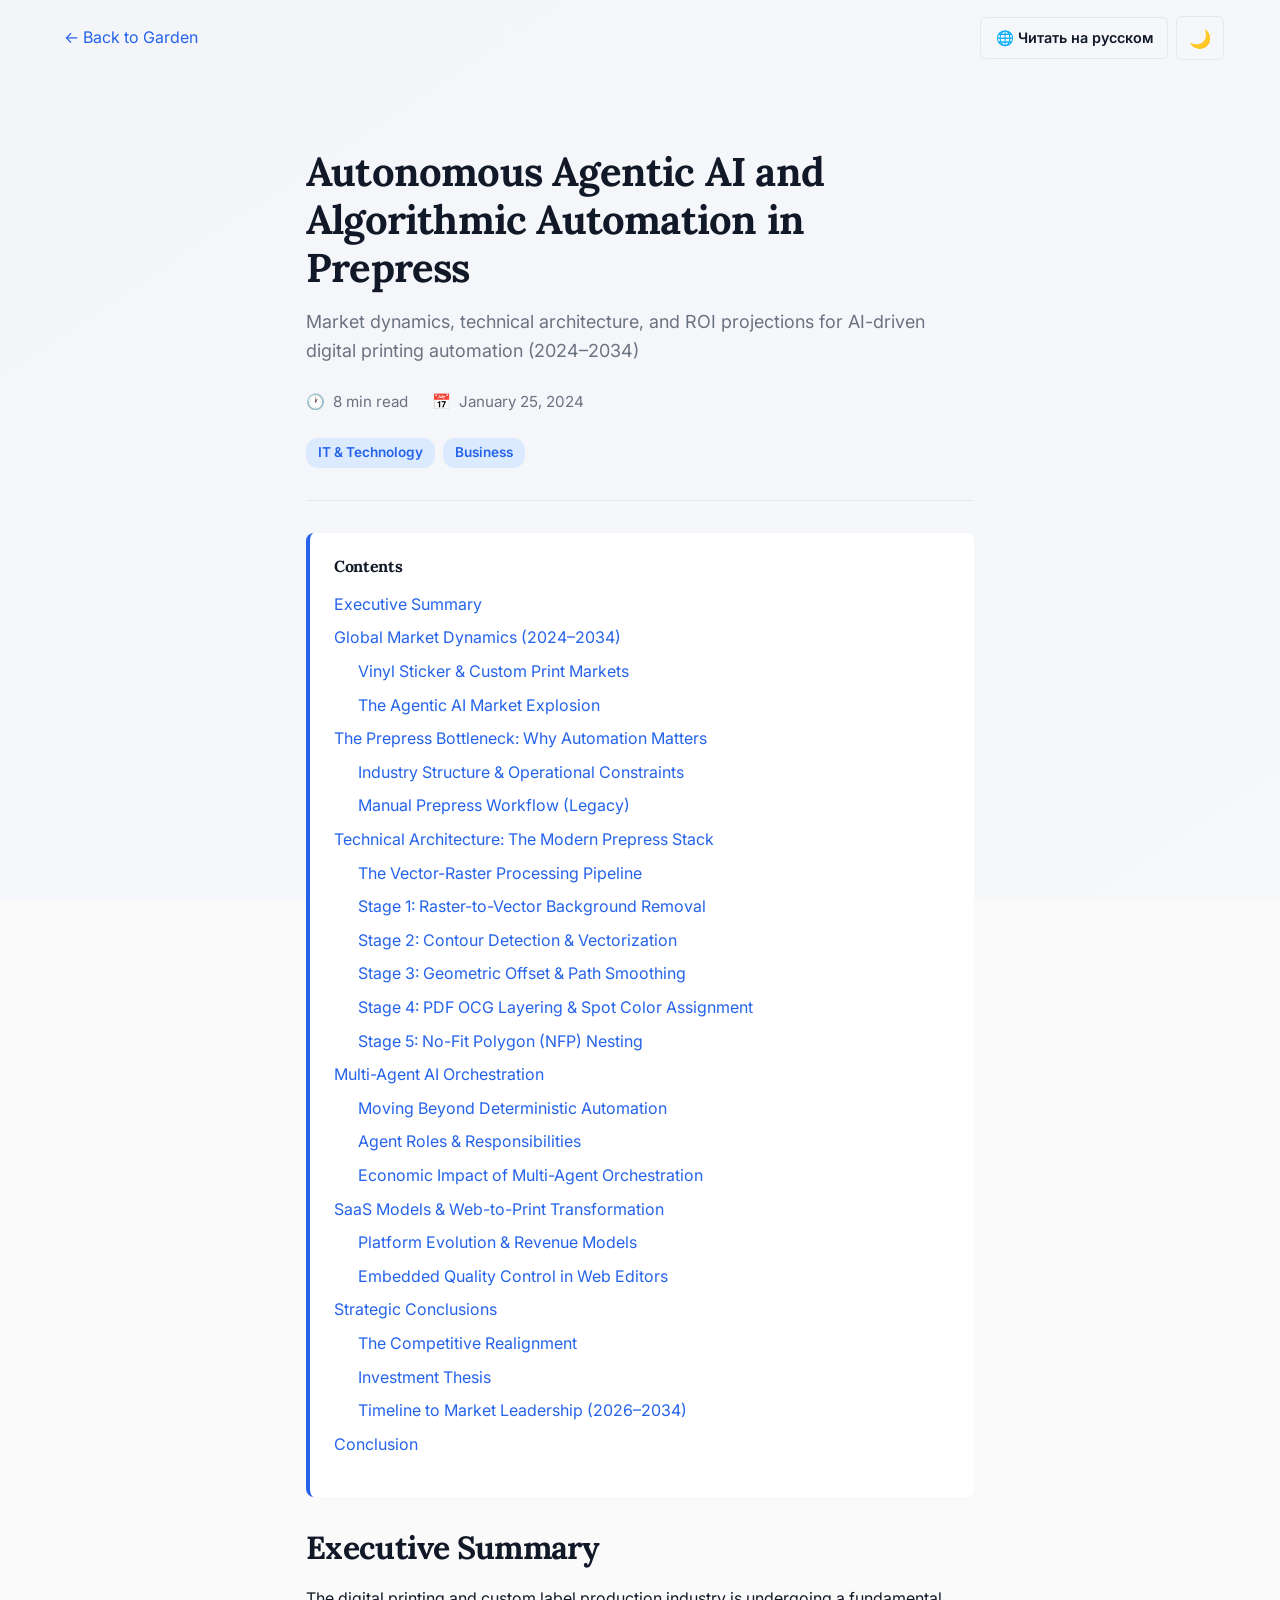
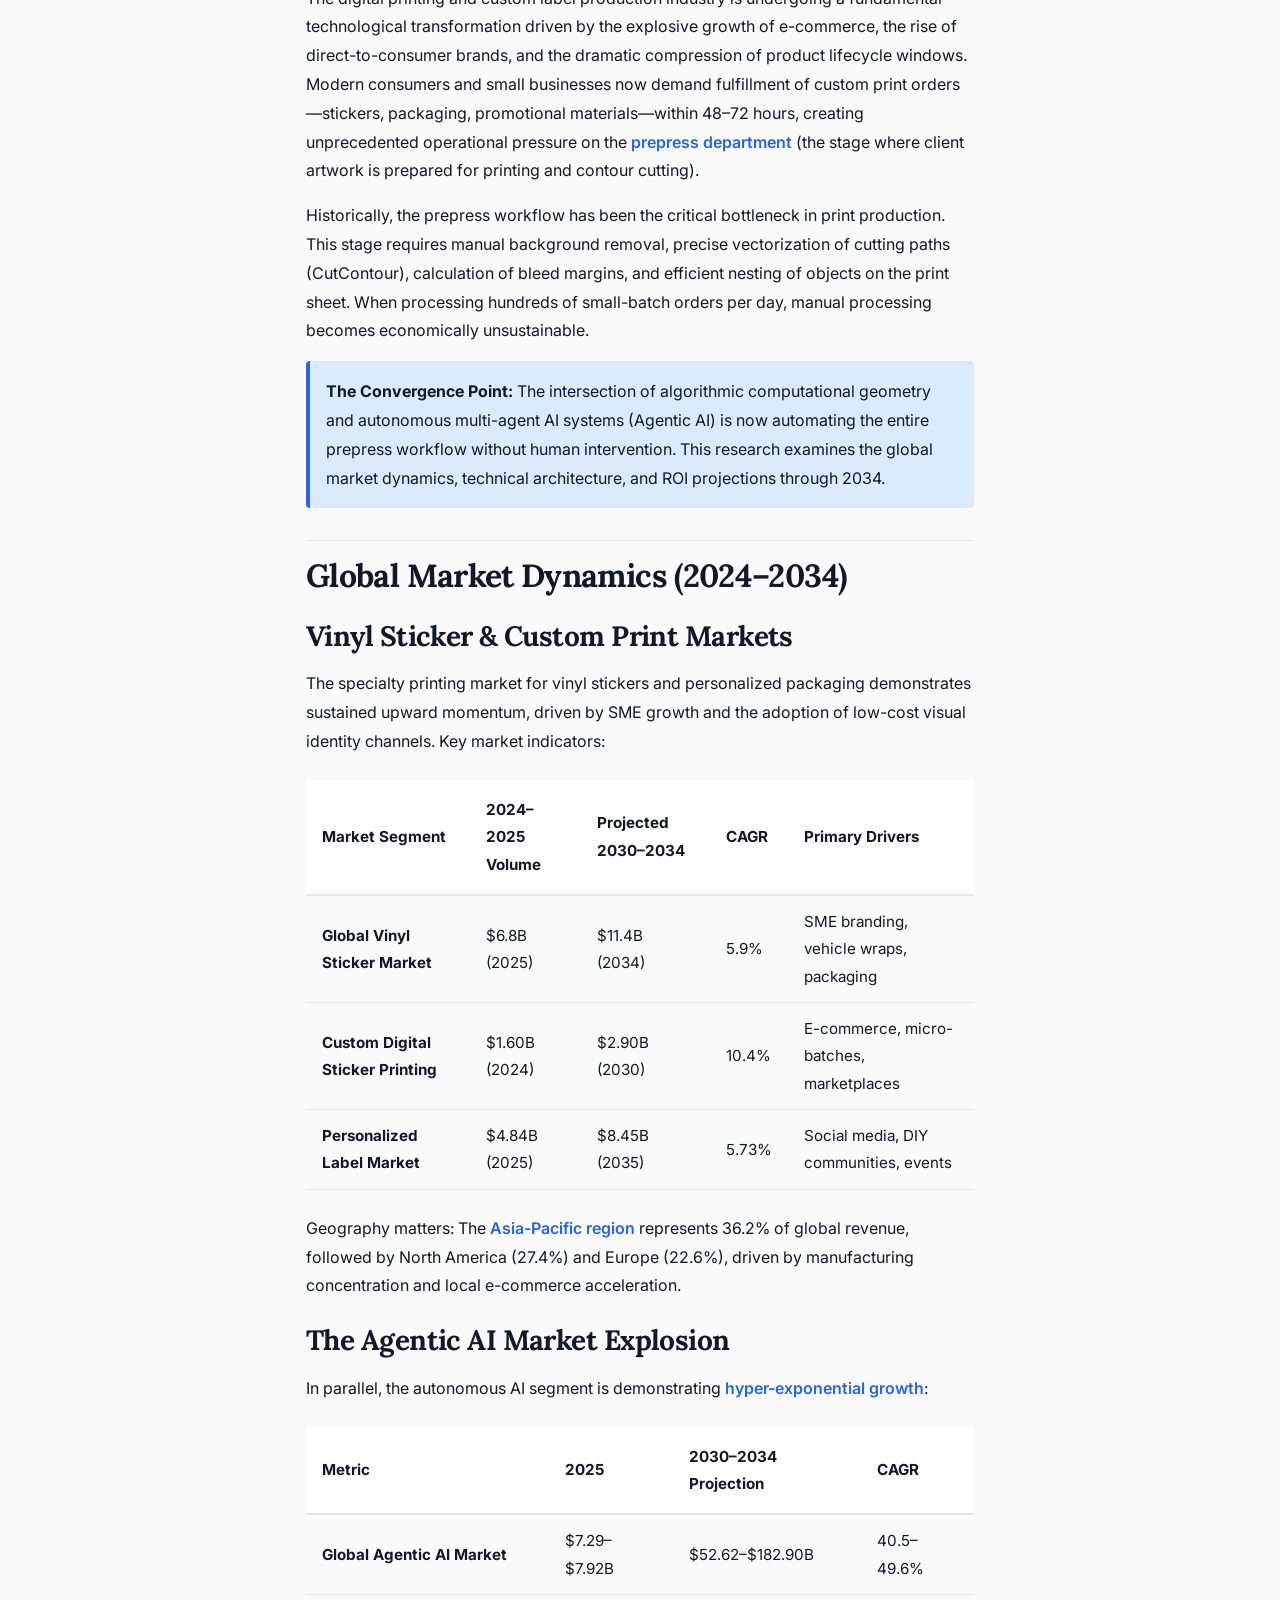
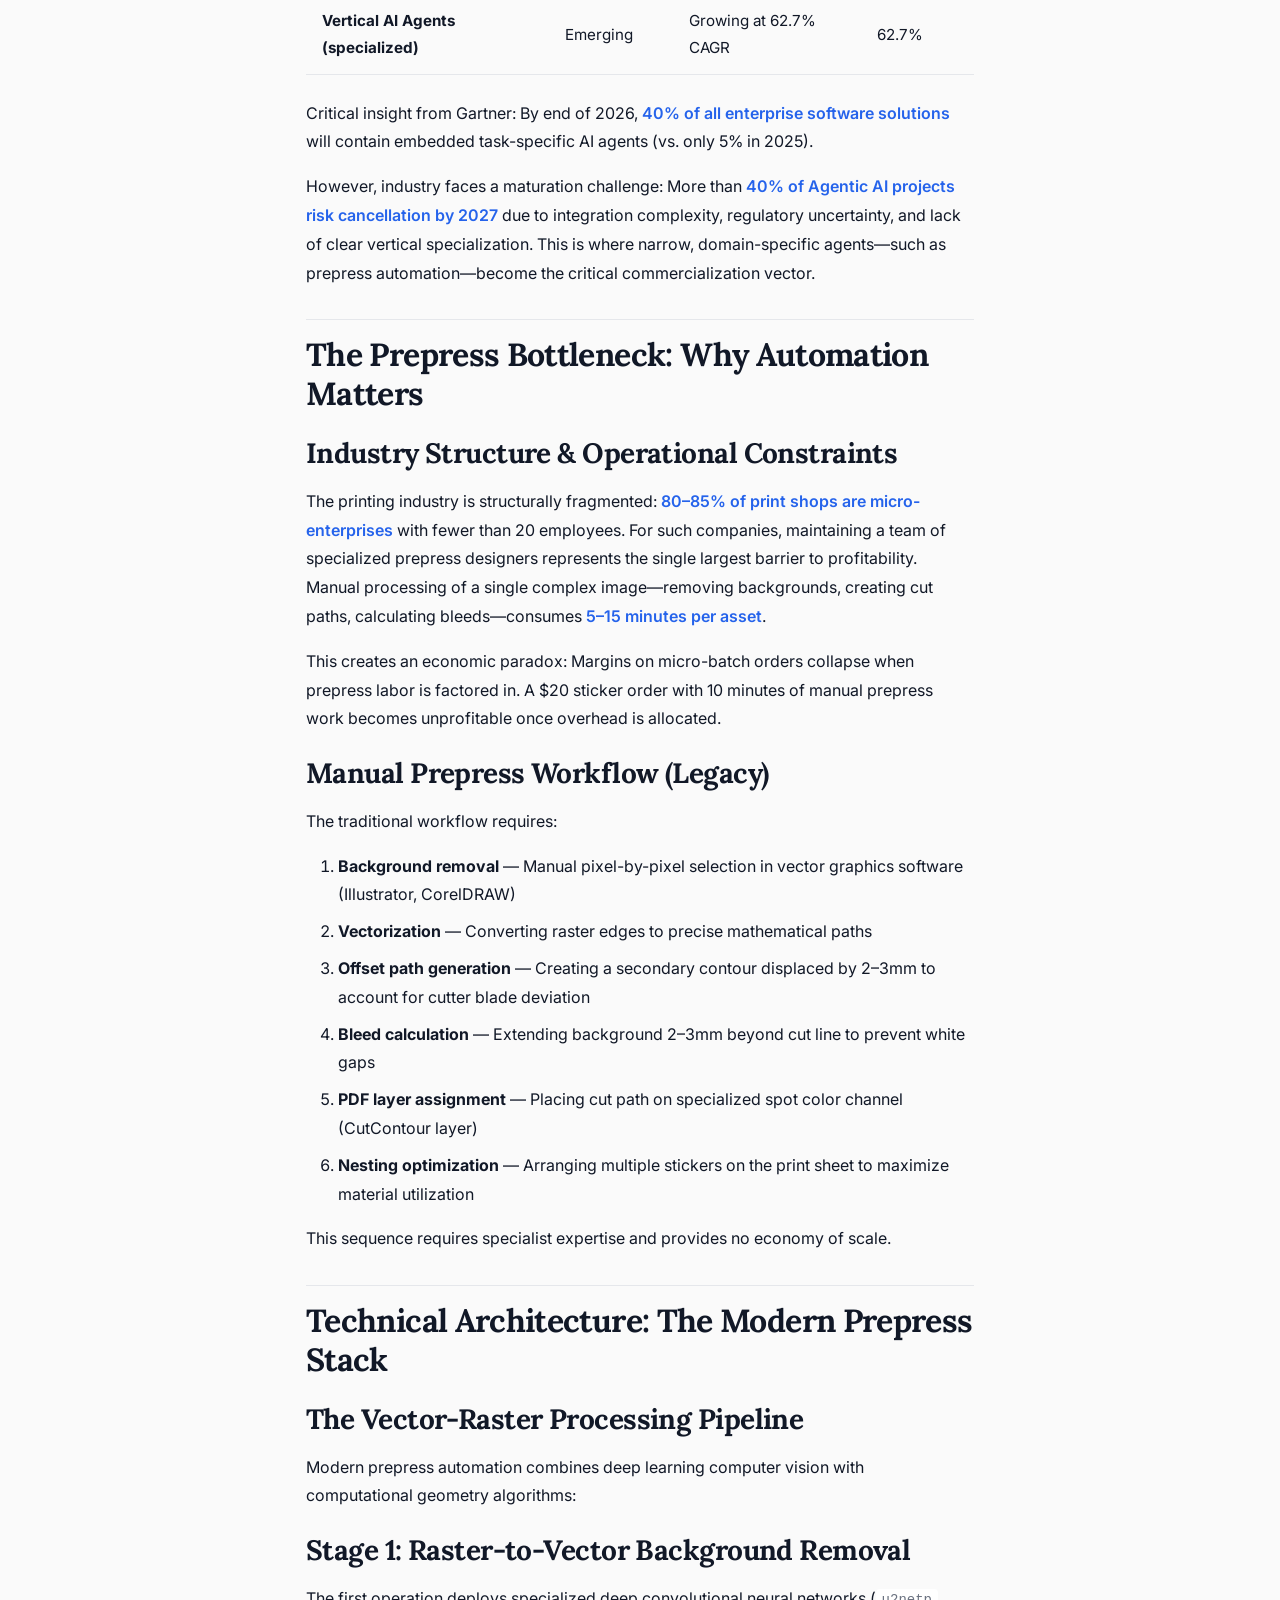
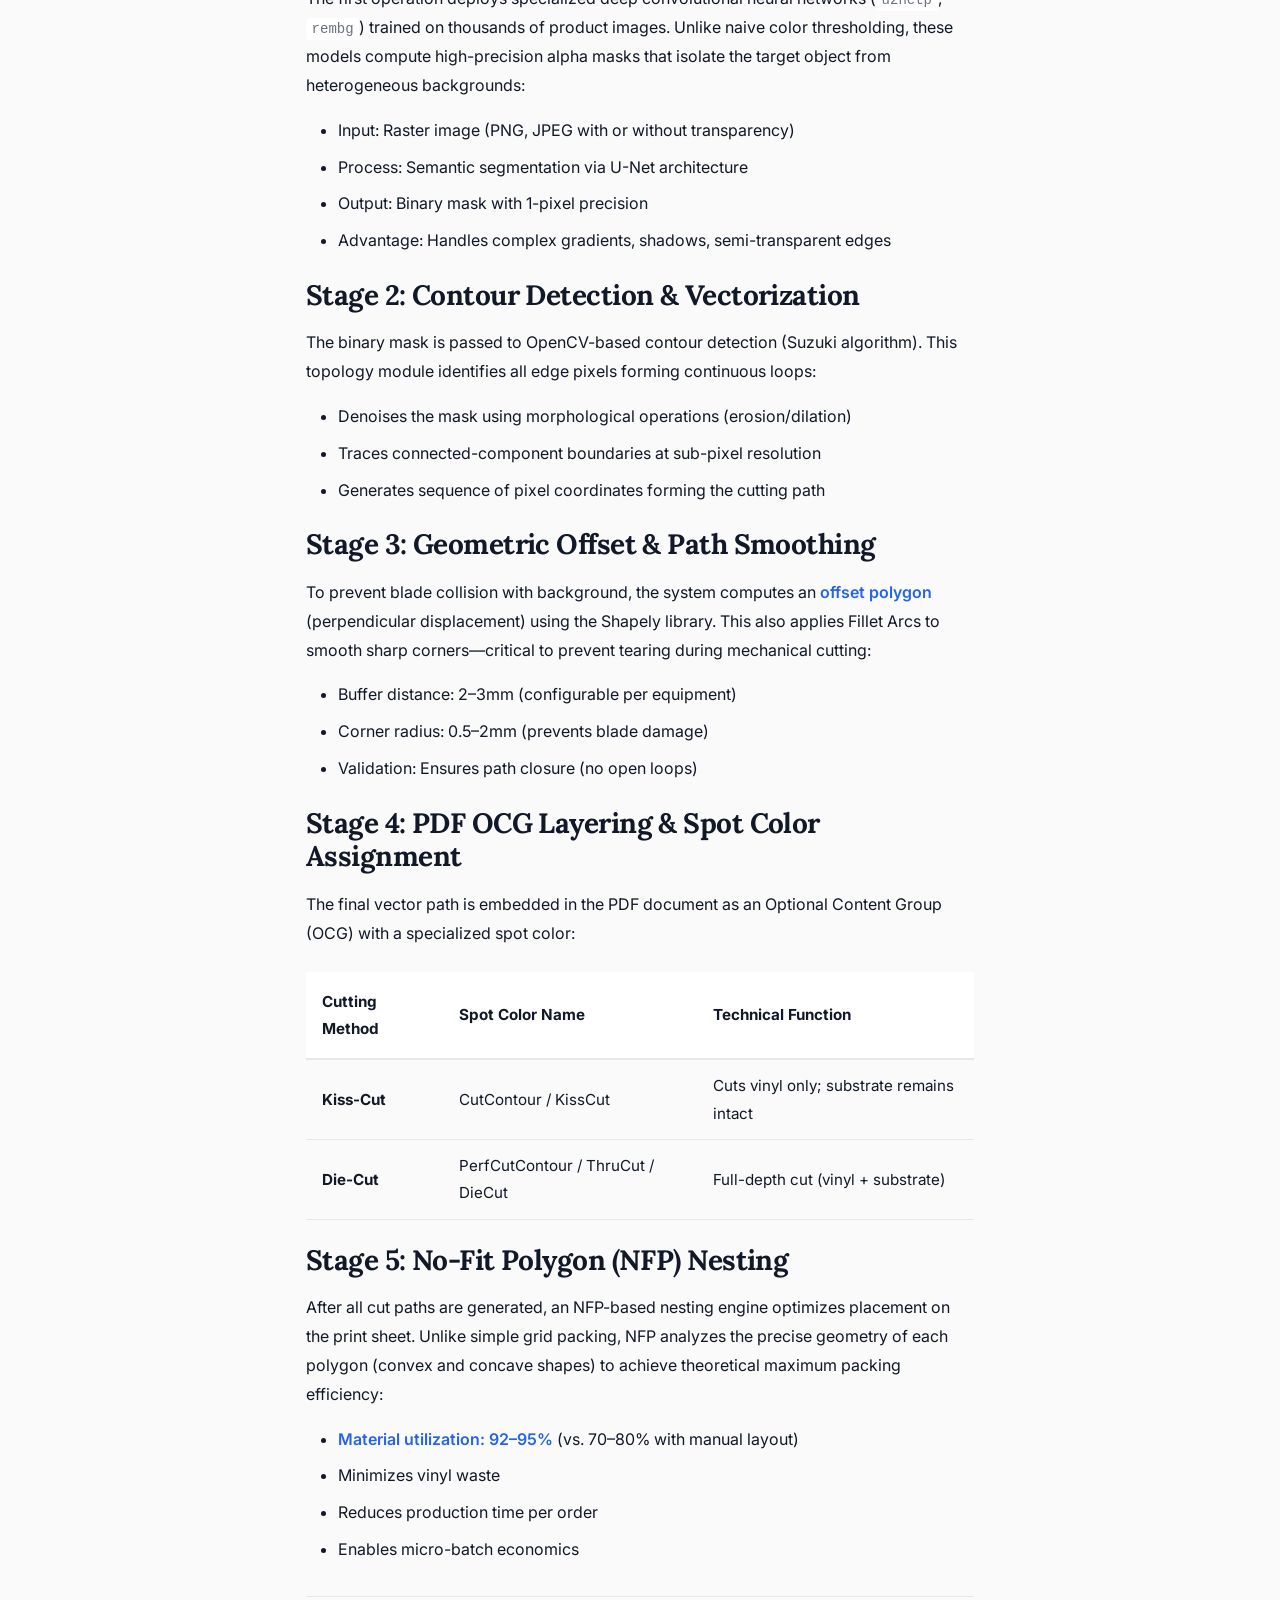
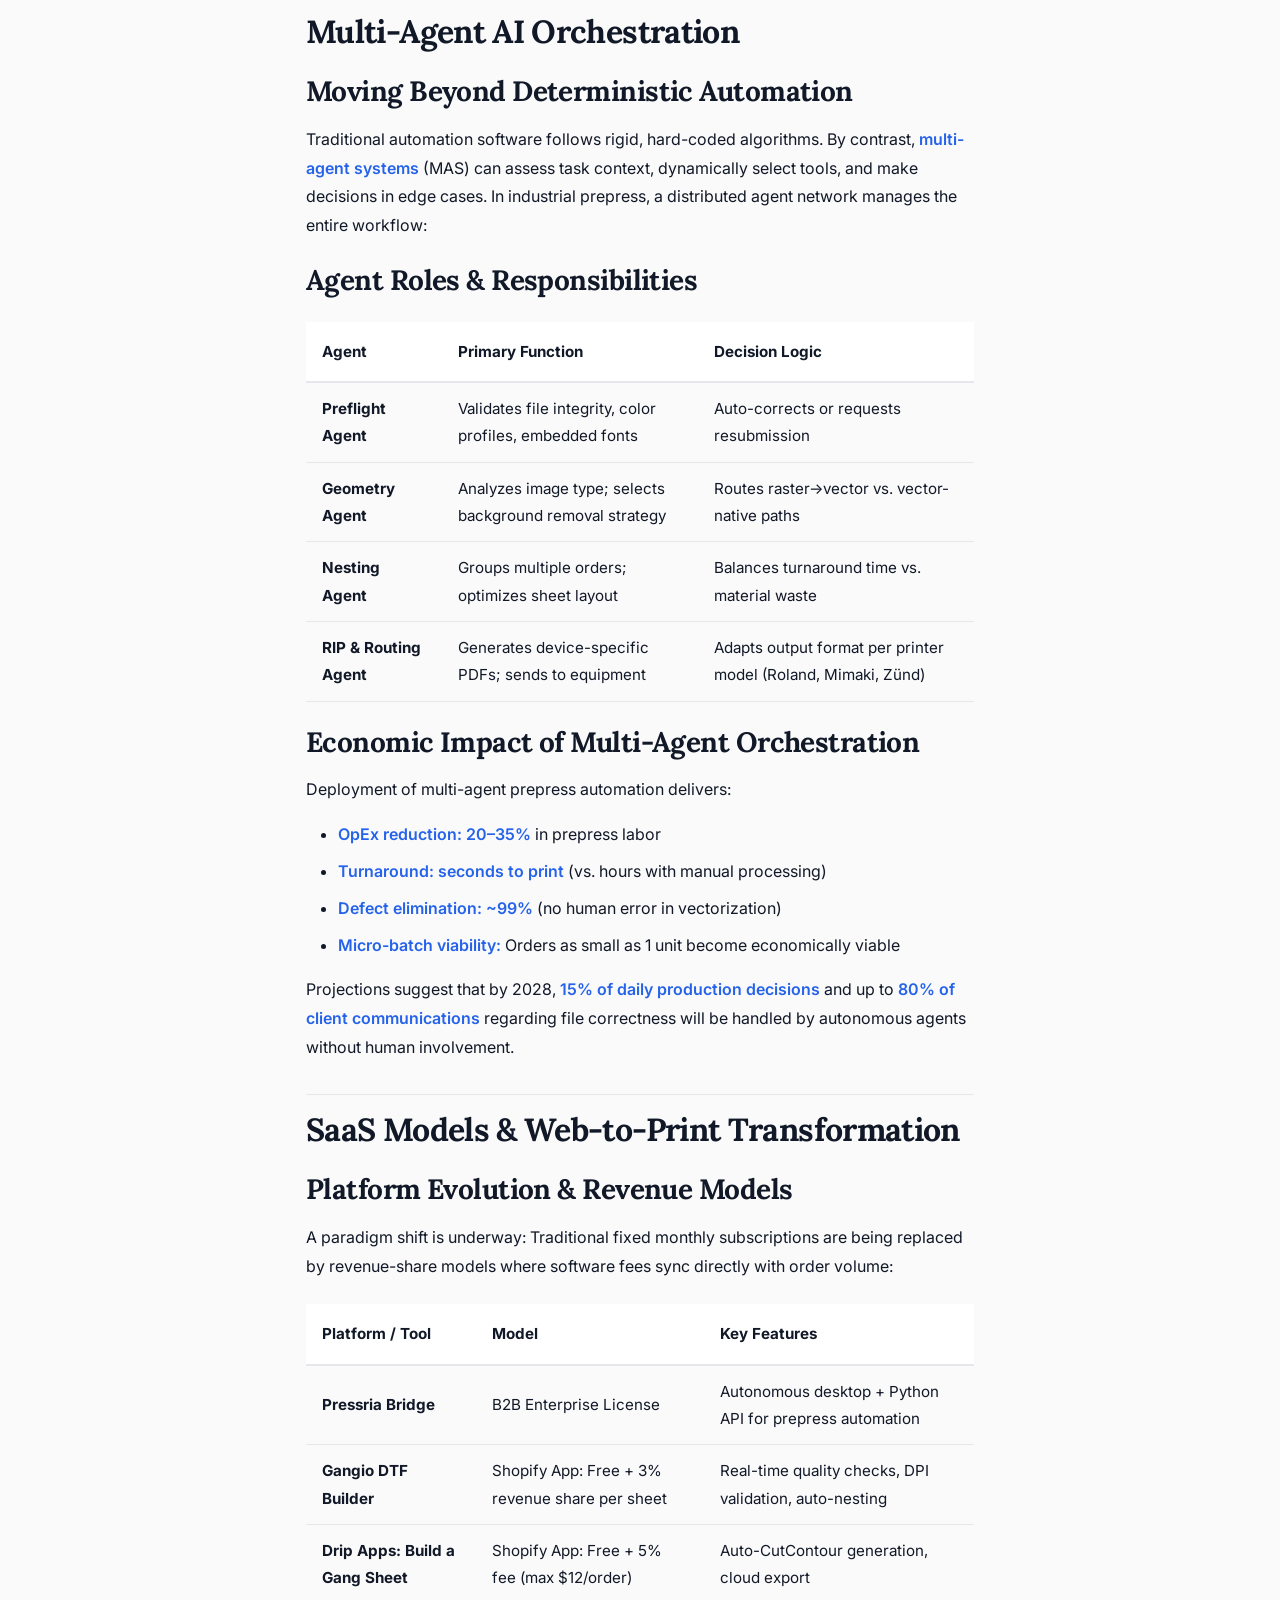
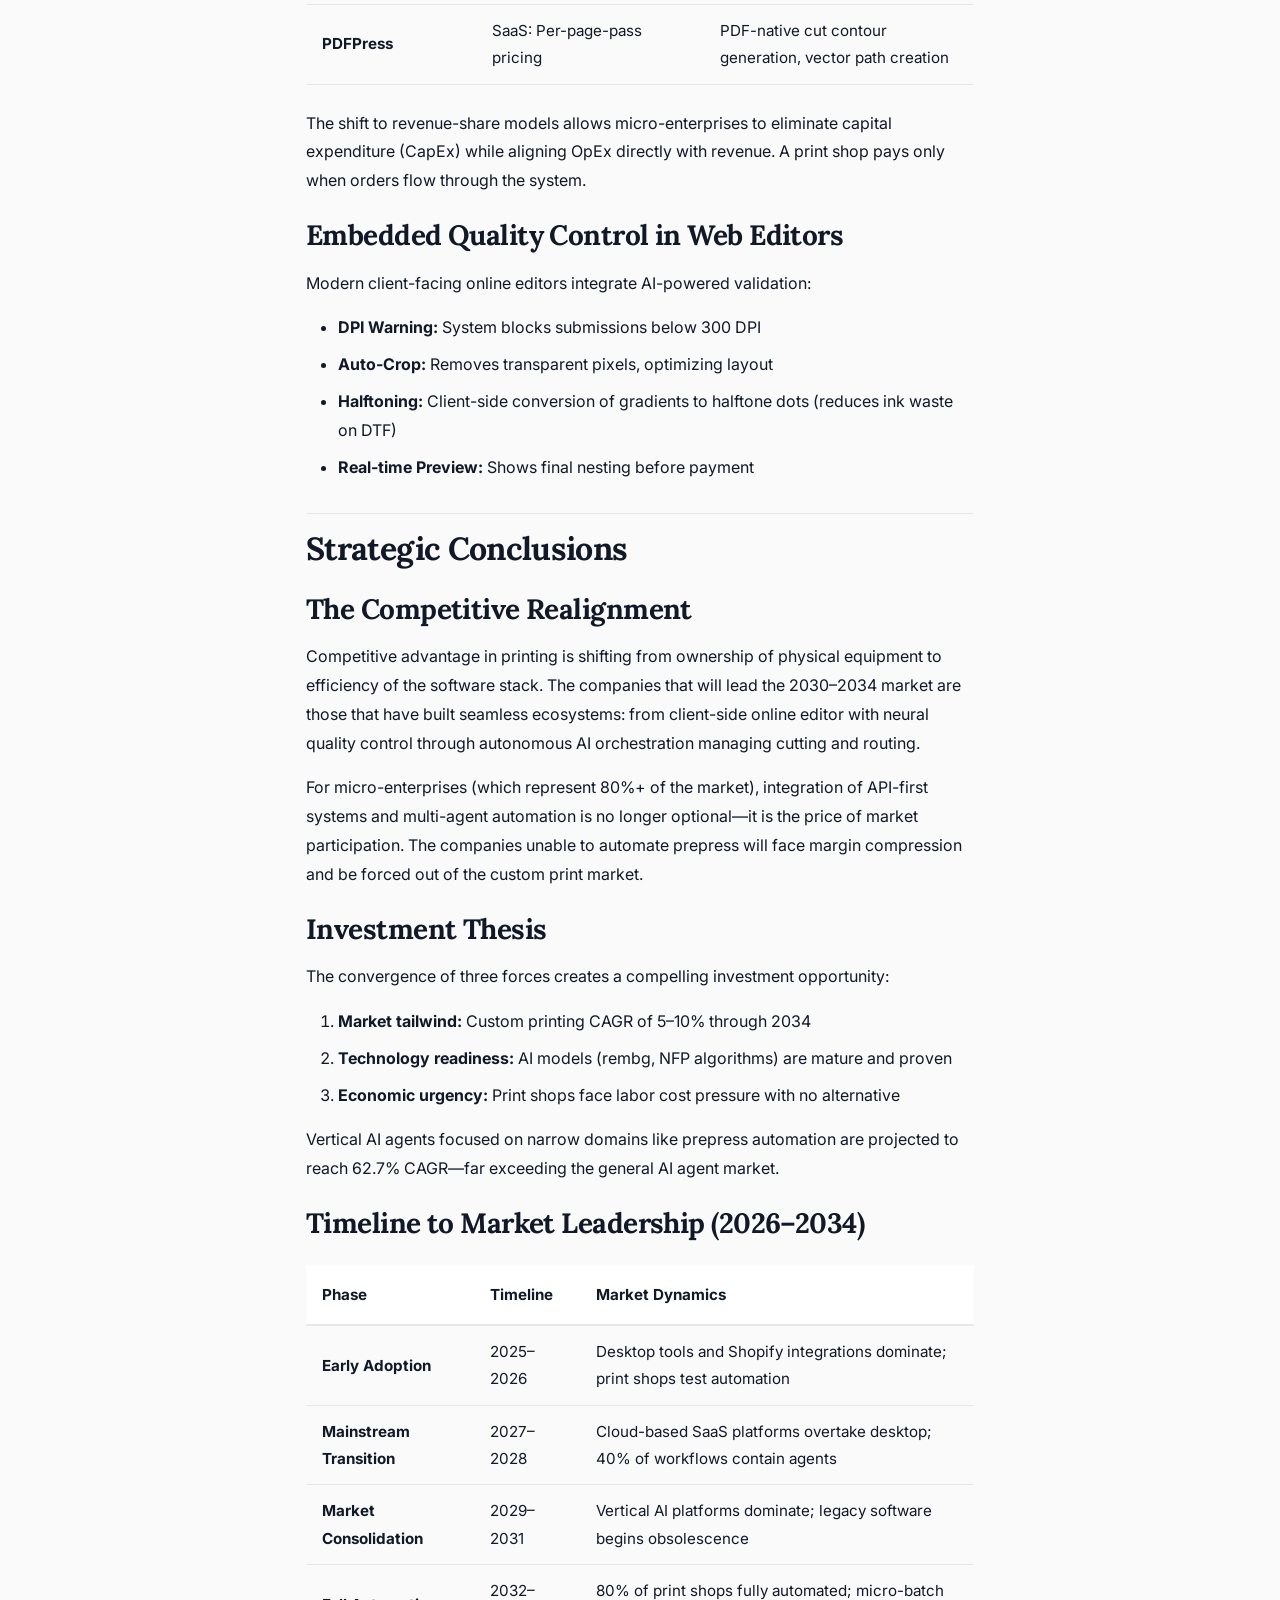
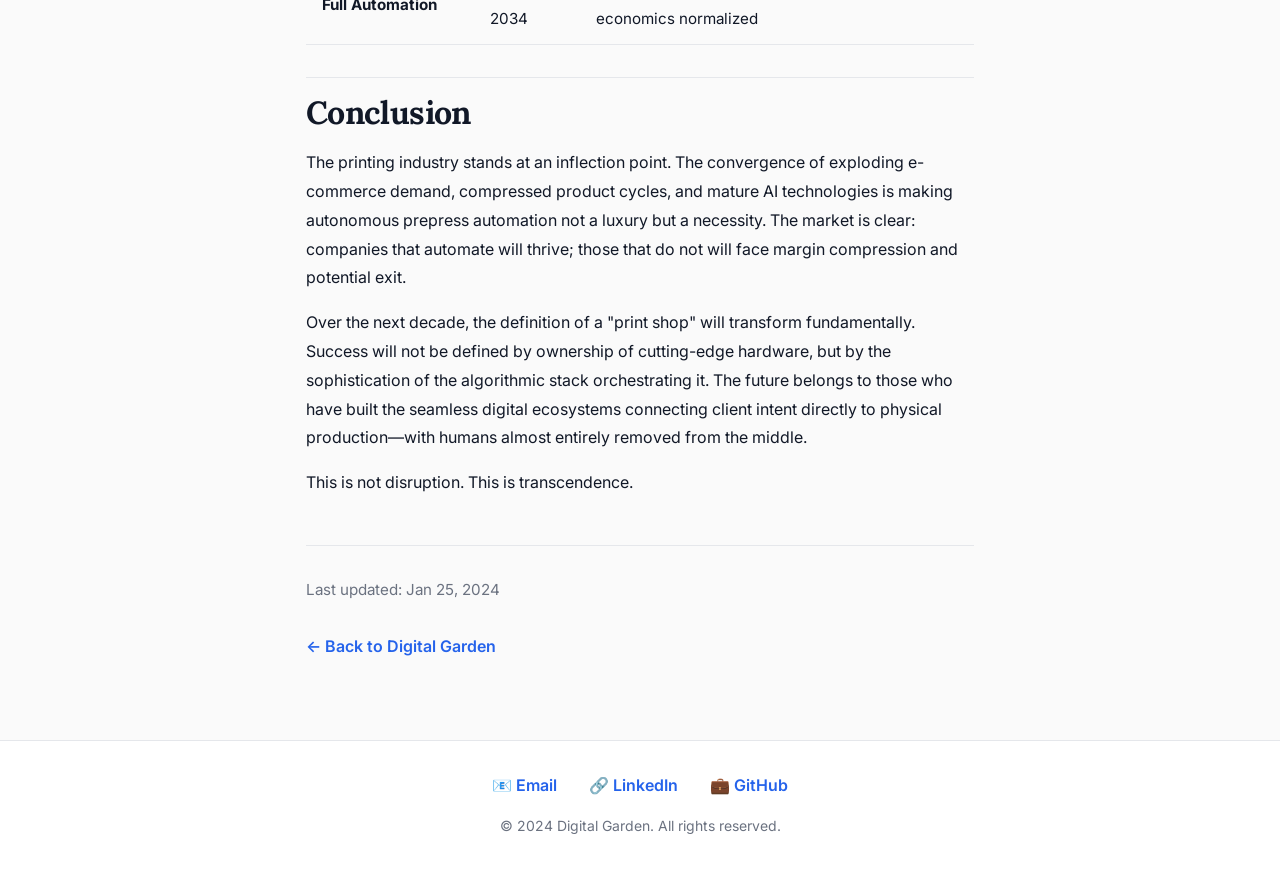
==== commit 27866ffe: "Update agentic-ai-prepress.html" ====
--- a/articles/agentic-ai-prepress.html
+++ b/articles/agentic-ai-prepress.html
@@ -35,6 +35,13 @@
     .article-nav { display: flex; justify-content: space-between; align-items: center; margin-bottom: 2rem; }
     .btn-back { background: transparent; border: none; color: var(--accent); font-size: 1rem; cursor: pointer; padding: 0.5rem; }
     .btn-back:hover { opacity: 0.8; }
+    .btn-translation {
+      display: inline-flex; align-items: center; gap: 0.4rem;
+      background: transparent; border: 1px solid var(--border); color: var(--text-primary);
+      font-size: 0.9rem; font-weight: 600; padding: 0.5rem 0.9rem; border-radius: 6px;
+      text-decoration: none; transition: all 0.2s ease;
+    }
+    .btn-translation:hover { border-color: var(--accent); color: var(--accent); text-decoration: none; }
     .article-meta { display: flex; gap: 1.5rem; flex-wrap: wrap; margin: 1.5rem 0; font-size: 0.95rem; color: var(--text-secondary); }
     .article-meta-item { display: flex; align-items: center; gap: 0.5rem; }
     .article-categories { display: flex; gap: 0.5rem; flex-wrap: wrap; margin: 1rem 0; }
@@ -65,7 +72,10 @@
 <body>
   <nav class="article-nav" style="max-width: 1200px; margin: 1rem auto; padding: 0 1rem;">
     <a href="../index.html" class="btn-back">← Back to Garden</a>
-    <button id="themeToggle2" class="theme-toggle" aria-label="Toggle theme">🌙</button>
+    <div style="display: flex; gap: 0.5rem; align-items: center;">
+      <a href="agentic-ai-prepress.html" class="btn-translation">🌐 Читать на русском</a>
+      <button id="themeToggle2" class="theme-toggle" aria-label="Toggle theme">🌙</button>
+    </div>
   </nav>
 
   <main>
--- a/css/styles.css
+++ b/css/styles.css
@@ -456,6 +456,27 @@
 }
 
 /* ============================================================================
+   Site Banner
+   ============================================================================ */
+
+.site-banner {
+  width: 100%;
+  height: 170px;
+  object-fit: cover;
+  object-position: top center;
+  margin: 0;
+  border-radius: 0;
+  border-bottom: 1px solid var(--border);
+  display: block;
+}
+
+@media (max-width: 768px) {
+  .site-banner {
+    height: 110px;
+  }
+}
+
+/* ============================================================================
    Layout: Hero Section
    ============================================================================ */
 
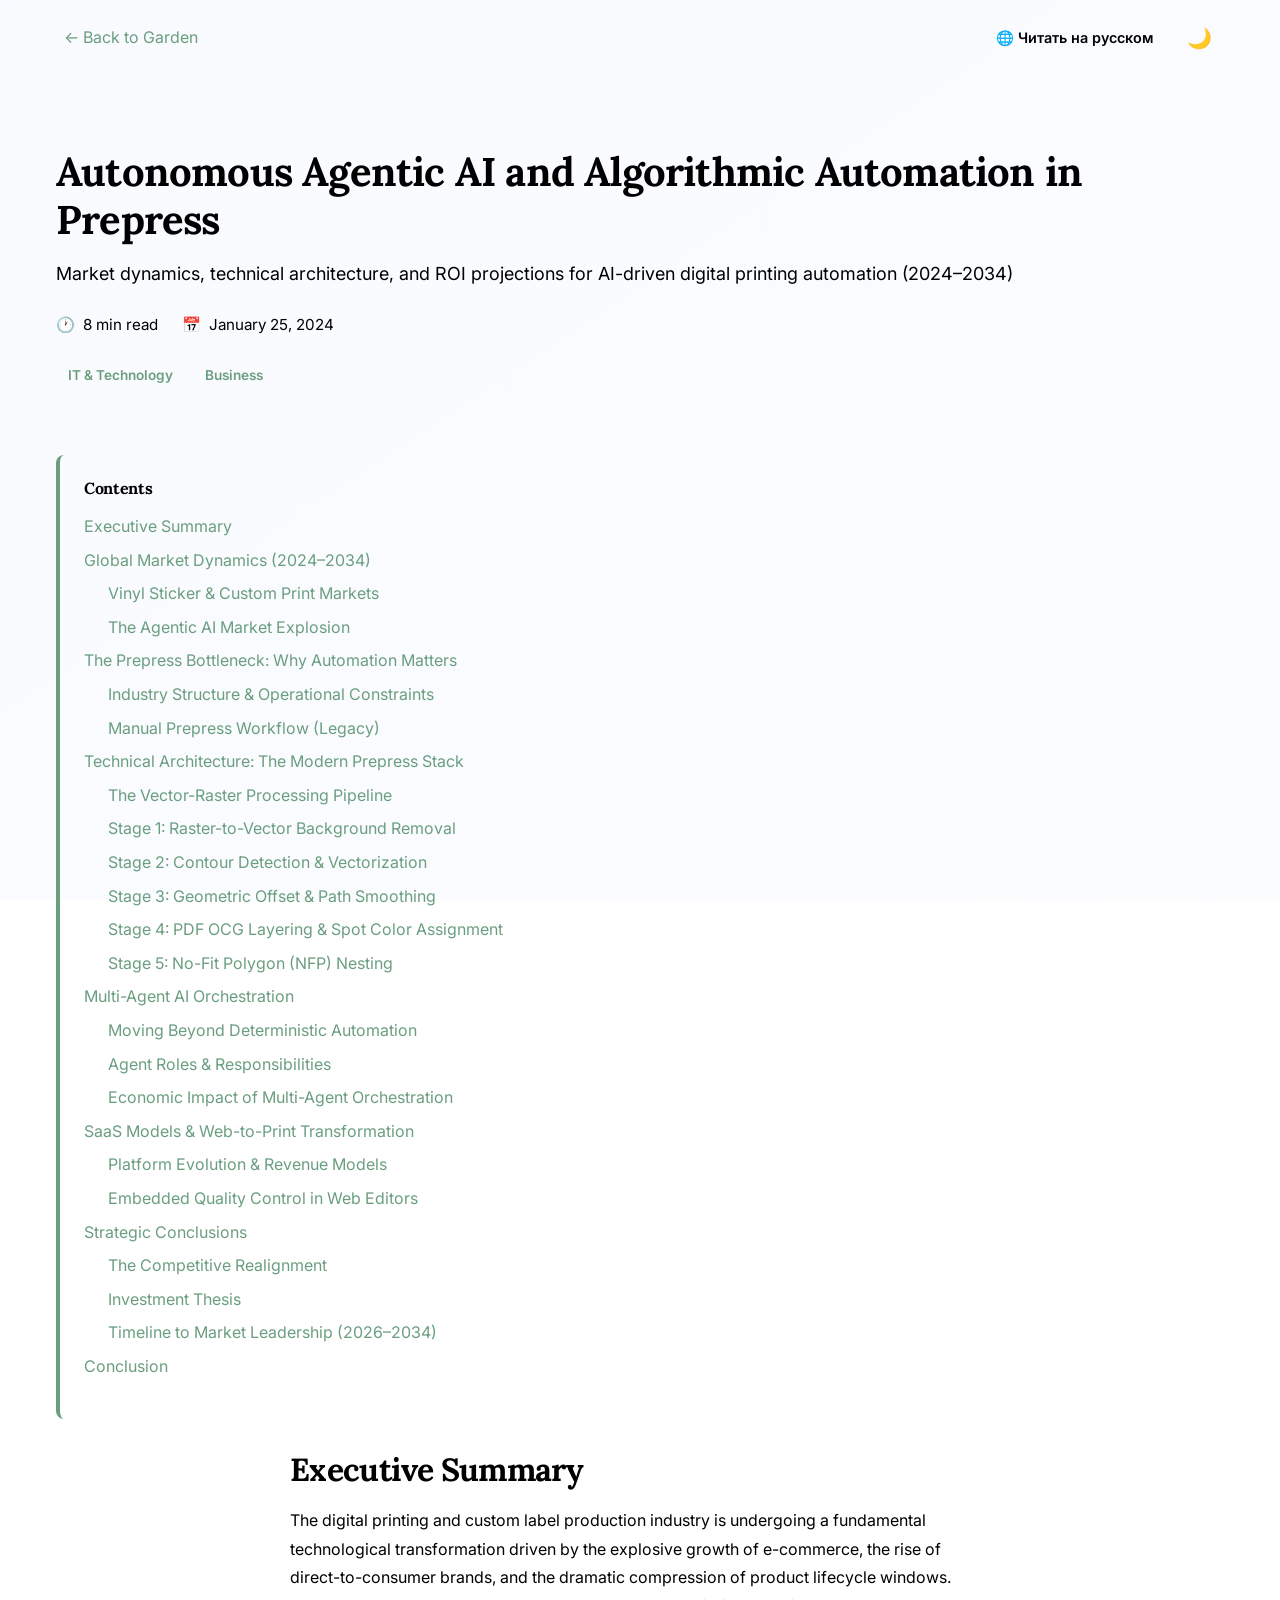
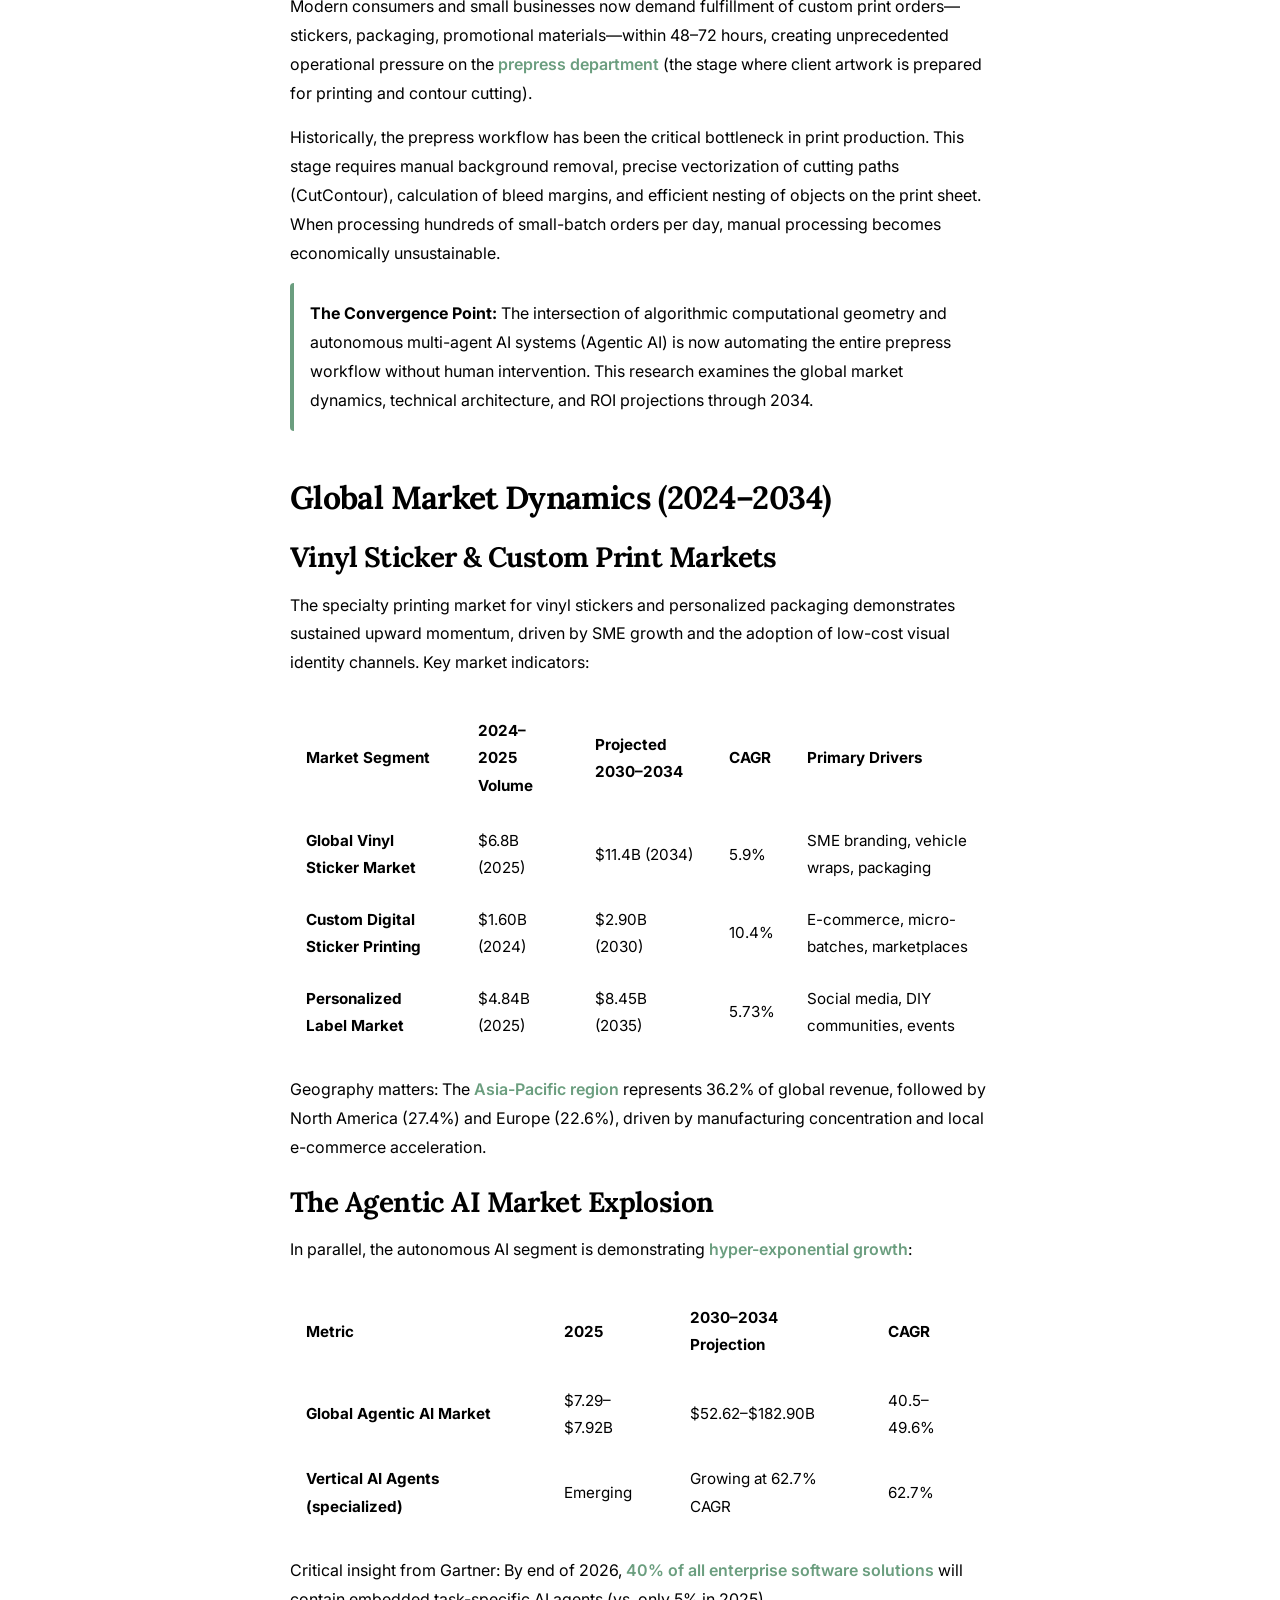
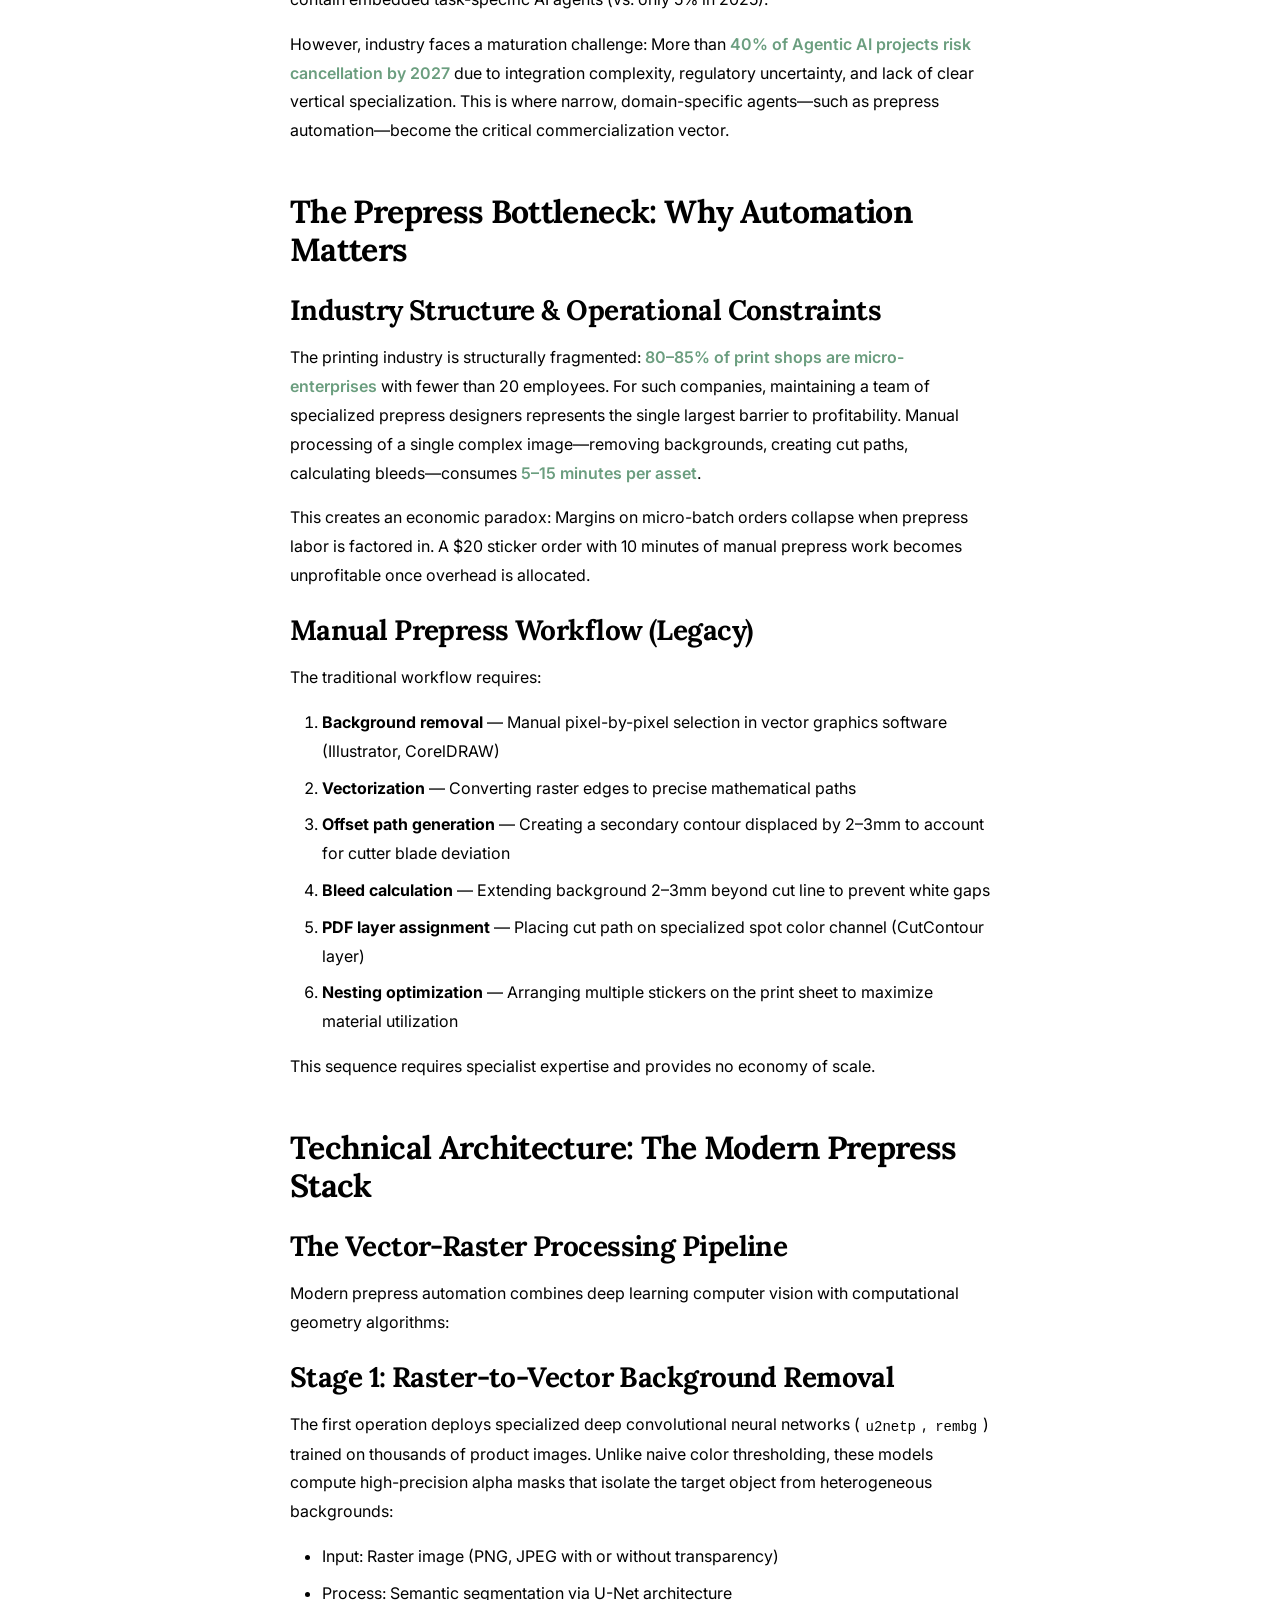
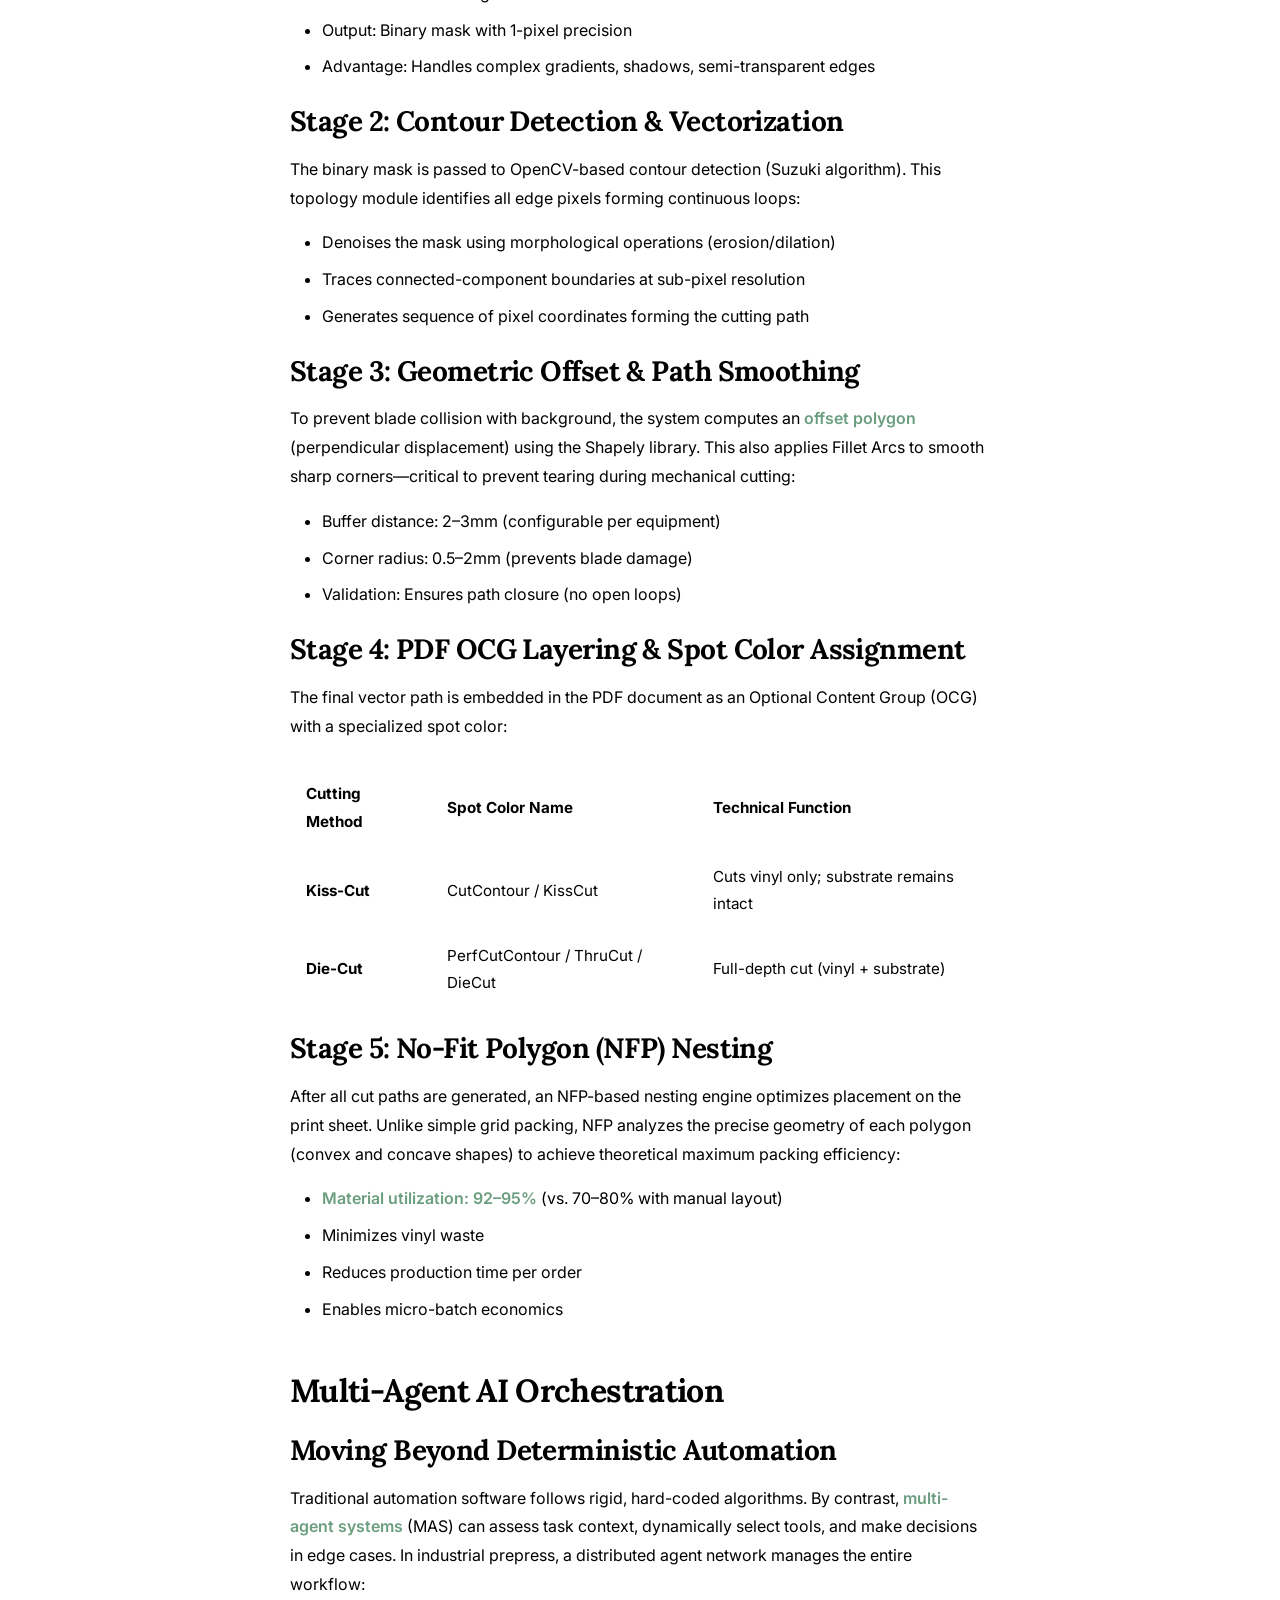
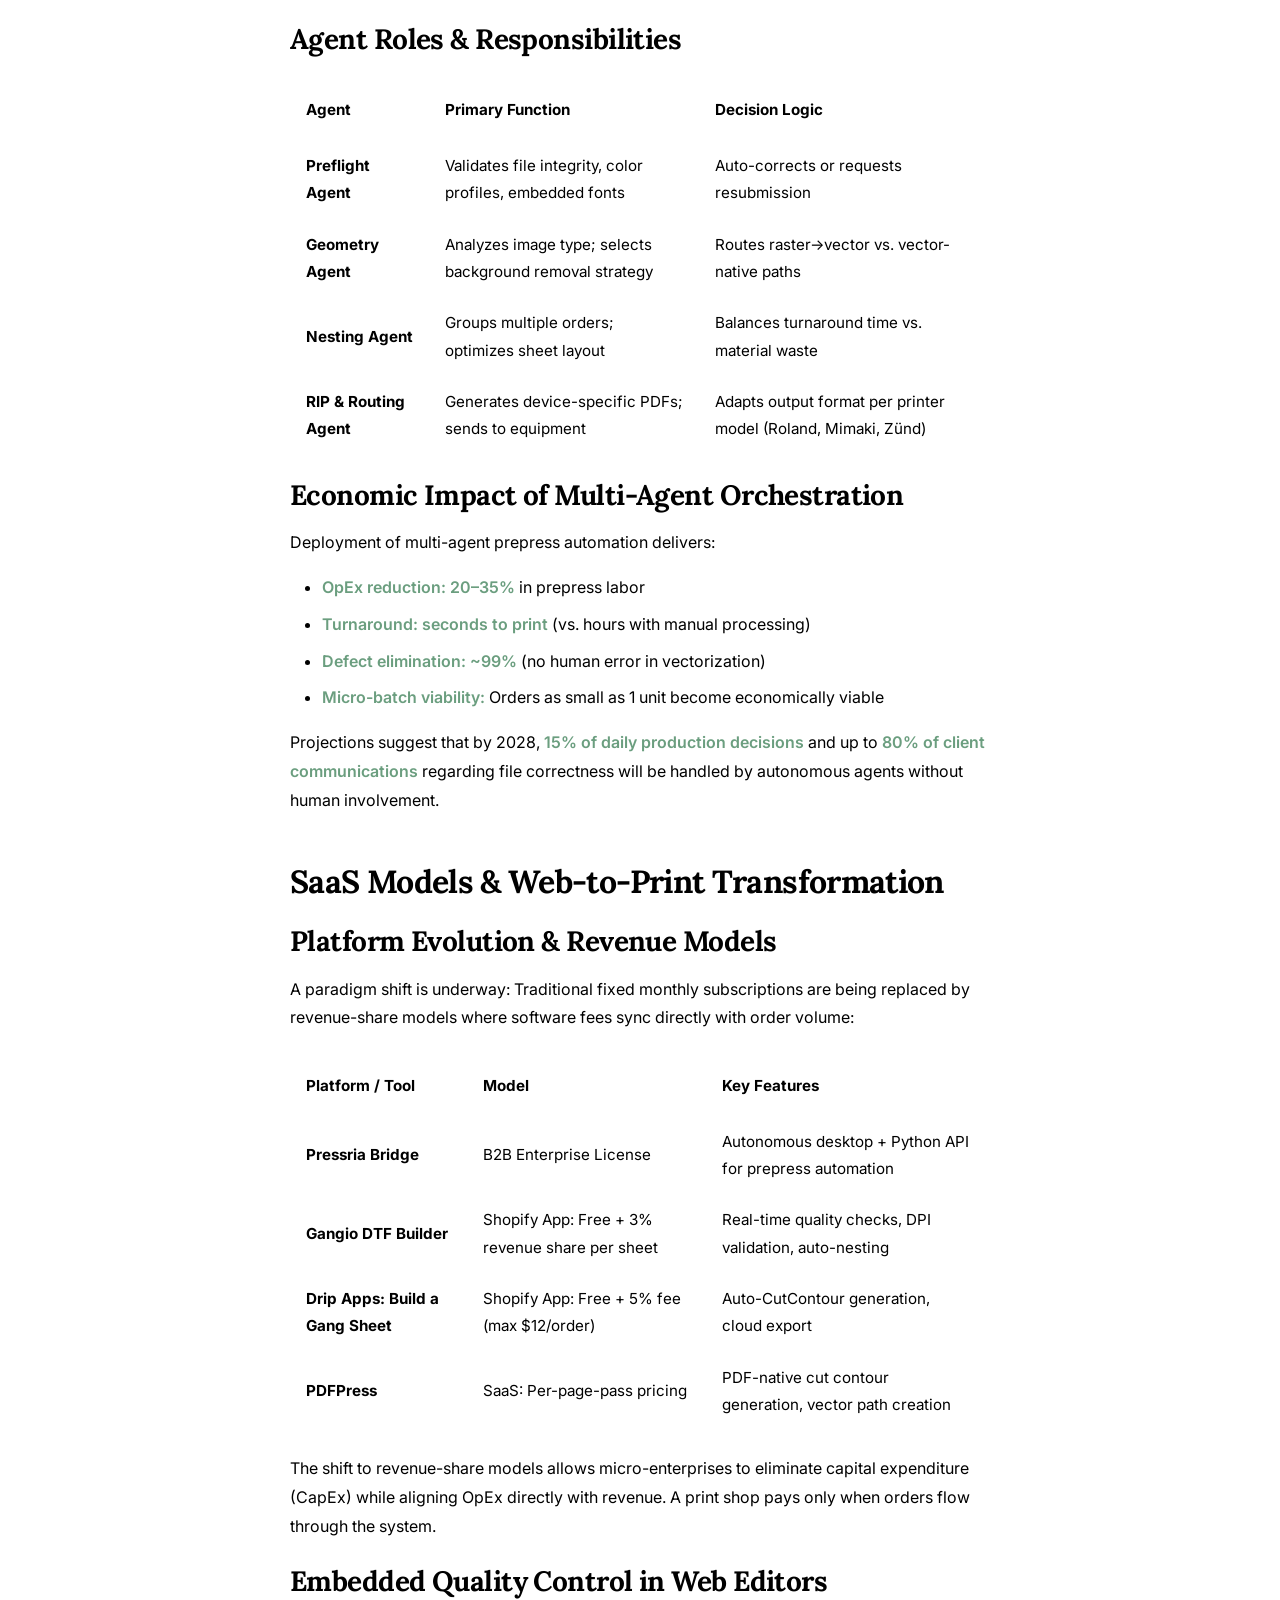
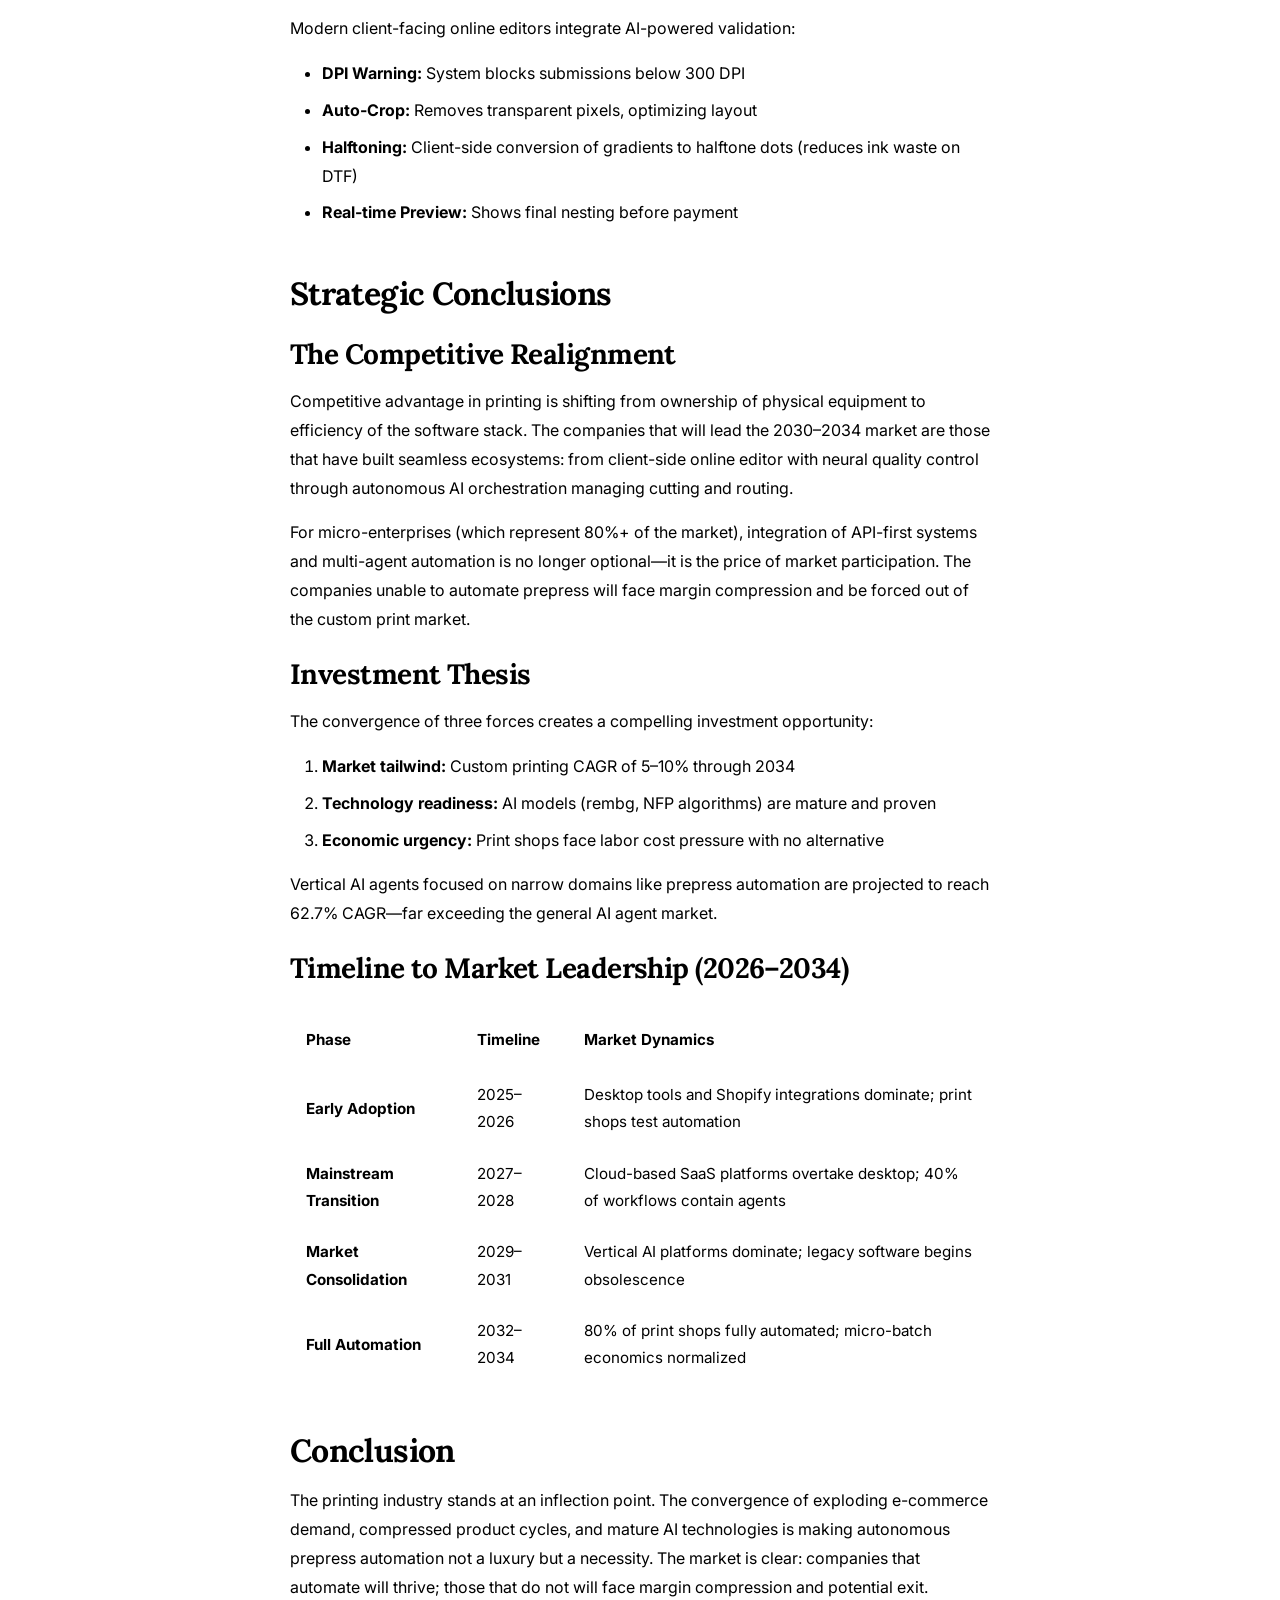
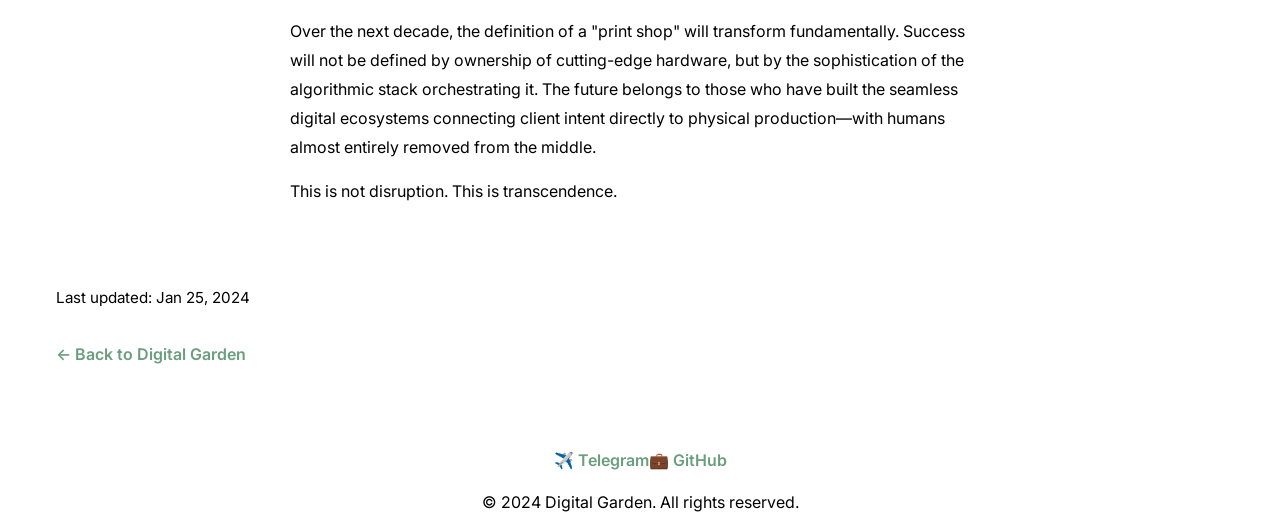
==== commit 94d7490b: "Update agentic-ai-prepress.html" ====
--- a/articles/agentic-ai-prepress.html
+++ b/articles/agentic-ai-prepress.html
@@ -503,15 +503,16 @@
   <footer style="margin-top: 3rem;">
     <div class="container">
       <div class="footer-links">
-        <a href="mailto:your-email@example.com" title="Email">📧 Email</a>
-        <a href="https://linkedin.com/in/yourprofile" target="_blank" rel="noopener noreferrer">🔗 LinkedIn</a>
-        <a href="https://github.com/yourprofile" target="_blank" rel="noopener noreferrer">💼 GitHub</a>
+        <a href="https://t.me/aimovl" target="_blank" rel="noopener noreferrer" title="Telegram">✈️ Telegram</a>
+        <a href="https://github.com/228burger228" target="_blank" rel="noopener noreferrer">💼 GitHub</a>
       </div>
       <p class="footer-copyright">© 2024 Digital Garden. All rights reserved.</p>
     </div>
   </footer>
 
   <script src="../js/modal.js" defer></script>
+  <script>window.SITE_ROOT = '../';</script>
+  <script src="../js/floating-nav.js" defer></script>
   <script>
     function parseArticleMeta() {
       const date = new Date('2024-01-25');
--- a/css/theme.css
+++ b/css/theme.css
@@ -1,27 +1,15 @@
-/* Digital Garden — Theme Variables */
+/* Digital Garden — Theme Variables (Legacy compatibility) */
 
 /* ============================================================================
-   Light Theme (Default) - Bright & Pleasant
+   Light Theme (Default) - Warm & Editorial
    ============================================================================ */
 
 html {
-  --bg-primary: #FAFAFA;           /* Soft paper-like background */
-  --bg-secondary: #FFFFFF;         /* Pure white for cards */
-  --text-primary: #111827;         /* Deep dark gray - maximum readability */
-  --text-secondary: #6B7280;       /* Medium gray for secondary text */
-  --border: #E5E7EB;               /* Light border */
-
-  /* Accent Colors */
-  --accent: #2563EB;               /* Professional blue */
-  --accent-hover: #1D4ED8;         /* Darker blue on hover */
-  --accent-light: #DBEAFE;         /* Light blue background */
-
-  /* Status Colors */
-  --success: #059669;
-  --warning: #D97706;
-  --error: #DC2626;
-  --info: #0369A1;
-
+  /* Map old variables to new design tokens for backward compatibility */
+  --accent: var(--accent-sage, #6B9E7F);
+  --accent-hover: var(--accent-dark, #4A7360);
+  --accent-light: var(--accent-light, #E8F4F0);
+  
   /* Transitions */
   --transition: all 0.2s ease;
 }
@@ -31,23 +19,7 @@
    ============================================================================ */
 
 html.dark {
-  /* Primary Colors */
-  --bg-primary: #111827;           /* Deep dark background */
-  --bg-secondary: #1F2937;         /* Slightly lighter for cards */
-  --text-primary: #F3F4F6;         /* Light gray text */
-  --text-secondary: #D1D5DB;       /* Medium gray for secondary */
-  --border: #374151;               /* Dark border */
-
-  /* Accent Colors */
-  --accent: #3B82F6;               /* Brighter blue for dark mode */
-  --accent-hover: #60A5FA;         /* Even brighter on hover */
-  --accent-light: #1E3A8A;         /* Very dark blue background */
-
-  /* Status Colors */
-  --success: #10B981;
-  --warning: #F59E0B;
-  --error: #F87171;
-  --info: #38BDF8;
+  /* Dark mode already defined in design-tokens.css */
 }
 
 /* ============================================================================
@@ -55,24 +27,13 @@
    ============================================================================ */
 
 @media (prefers-color-scheme: dark) {
-  :root:not(.light) {
-    --bg-primary: #0B0F17;
-    --bg-secondary: #1A2332;
-    --text-primary: #E5E7EB;
-    --text-secondary: #9CA3AF;
-    --border: #334155;
-    --accent: #60A5FA;
-    --accent-hover: #93C5FD;
-    --accent-light: #0C4A6E;
-    --success: #34D399;
-    --warning: #FBBF24;
-    --error: #F87171;
-    --info: #38BDF8;
+  html:not(.light) {
+    /* Uses dark mode from design-tokens.css */
   }
 }
 
 /* ============================================================================
-   Theme Transition
+   Theme Transition (Smooth color switching)
    ============================================================================ */
 
 body.theme-transition,
--- a/css/styles.css
+++ b/css/styles.css
@@ -604,6 +604,192 @@
 }
 
 /* ============================================================================
+   Floating Nav (hamburger + back-to-top) — appears on scroll
+   ============================================================================ */
+
+.floating-nav {
+  position: fixed;
+  bottom: 5.5rem;
+  right: 1.5rem;
+  z-index: 900;
+  opacity: 0;
+  transform: translateY(12px);
+  pointer-events: none;
+  transition: opacity 0.25s ease, transform 0.25s ease;
+}
+
+.floating-nav.visible {
+  opacity: 1;
+  transform: translateY(0);
+  pointer-events: auto;
+}
+
+.floating-nav-btn {
+  width: 48px;
+  height: 48px;
+  border-radius: 50%;
+  background: var(--accent);
+  color: white;
+  border: none;
+  font-size: 1.25rem;
+  cursor: pointer;
+  box-shadow: 0 4px 12px rgba(0,0,0,0.18);
+  display: flex;
+  align-items: center;
+  justify-content: center;
+  transition: background 0.2s ease, transform 0.2s ease;
+}
+
+.floating-nav-btn:hover {
+  background: var(--accent-hover);
+  transform: scale(1.06);
+}
+
+.floating-nav-menu {
+  position: absolute;
+  bottom: 58px;
+  right: 0;
+  background: var(--bg-secondary);
+  border: 1px solid var(--border);
+  border-radius: 10px;
+  box-shadow: 0 8px 24px rgba(0,0,0,0.16);
+  padding: 0.5rem;
+  min-width: 180px;
+  display: none;
+  flex-direction: column;
+  gap: 0.25rem;
+}
+
+.floating-nav-menu.open {
+  display: flex;
+}
+
+.floating-nav-item {
+  display: flex;
+  align-items: center;
+  gap: 0.5rem;
+  padding: 0.6rem 0.75rem;
+  border-radius: 6px;
+  background: transparent;
+  border: none;
+  color: var(--text-primary);
+  text-decoration: none;
+  font-size: 0.95rem;
+  font-weight: 600;
+  cursor: pointer;
+  text-align: left;
+  width: 100%;
+}
+
+.floating-nav-item:hover {
+  background: var(--accent-light);
+  color: var(--accent);
+  text-decoration: none;
+}
+
+.back-to-top-btn {
+  position: fixed;
+  bottom: 1.5rem;
+  right: 1.5rem;
+  z-index: 900;
+  width: 48px;
+  height: 48px;
+  border-radius: 50%;
+  background: var(--bg-secondary);
+  color: var(--text-primary);
+  border: 1px solid var(--border);
+  font-size: 1.25rem;
+  cursor: pointer;
+  box-shadow: 0 4px 12px rgba(0,0,0,0.14);
+  opacity: 0;
+  transform: translateY(12px);
+  pointer-events: none;
+  transition: opacity 0.25s ease, transform 0.25s ease, background 0.2s ease;
+}
+
+.back-to-top-btn.visible {
+  opacity: 1;
+  transform: translateY(0);
+  pointer-events: auto;
+}
+
+.back-to-top-btn:hover {
+  background: var(--accent-light);
+  color: var(--accent);
+}
+
+@media (max-width: 480px) {
+  .floating-nav { right: 1rem; bottom: 4.75rem; }
+  .back-to-top-btn { right: 1rem; bottom: 1rem; }
+}
+
+/* ============================================================================
+   Site "About" modal (reuses .modal-* naming conventions from modal.js)
+   ============================================================================ */
+
+.site-modal {
+  display: none;
+  position: fixed;
+  top: 0;
+  left: 0;
+  width: 100%;
+  height: 100%;
+  z-index: 1000;
+}
+
+.site-modal.active {
+  display: flex;
+  align-items: center;
+  justify-content: center;
+}
+
+.site-modal-overlay {
+  position: absolute;
+  top: 0; left: 0; width: 100%; height: 100%;
+  background: rgba(0,0,0,0.6);
+  cursor: pointer;
+}
+
+.site-modal-content {
+  position: relative;
+  max-width: 520px;
+  width: 90vw;
+  max-height: 85vh;
+  overflow-y: auto;
+  background: var(--bg-primary);
+  border-radius: 12px;
+  padding: 2rem;
+  box-shadow: 0 12px 40px rgba(0,0,0,0.25);
+}
+
+.site-modal-content h2 {
+  margin-top: 0;
+}
+
+.site-modal-close {
+  position: absolute;
+  top: 1rem;
+  right: 1rem;
+  width: 36px;
+  height: 36px;
+  padding: 0;
+  background: var(--bg-secondary);
+  color: var(--text-primary);
+  border: 1px solid var(--border);
+  border-radius: 50%;
+  font-size: 1.5rem;
+  cursor: pointer;
+  display: flex;
+  align-items: center;
+  justify-content: center;
+}
+
+.site-modal-close:hover {
+  background: var(--accent-light);
+  color: var(--accent);
+}
+
+/* ============================================================================
    Status Badges
    ============================================================================ */
 
@@ -657,3 +843,697 @@
 .mb-2 { margin-bottom: 1rem; }
 .mb-3 { margin-bottom: 1.5rem; }
 .mb-4 { margin-bottom: 2rem; }
+
+
+/* ============================================================================
+   Contact Form Styles
+   ============================================================================ */
+
+.footer-link-btn {
+  background: transparent;
+  border: none;
+  color: var(--accent);
+  text-decoration: none;
+  font-weight: 600;
+  cursor: pointer;
+  padding: 0;
+  transition: opacity 0.2s ease;
+  font-size: 1rem;
+}
+
+.footer-link-btn:hover {
+  opacity: 0.8;
+}
+
+.contact-form {
+  display: flex;
+  flex-direction: column;
+  gap: 1rem;
+}
+
+.form-group {
+  display: flex;
+  flex-direction: column;
+  gap: 0.5rem;
+}
+
+.form-group label {
+  font-weight: 600;
+  font-size: 0.95rem;
+  color: var(--text-primary);
+}
+
+.form-group input,
+.form-group textarea {
+  padding: 0.75rem;
+  border: 1px solid var(--border);
+  border-radius: 6px;
+  background-color: var(--bg-primary);
+  color: var(--text-primary);
+  font-family: inherit;
+  font-size: 1rem;
+  transition: border-color 0.2s ease, box-shadow 0.2s ease;
+}
+
+.form-group input:focus,
+.form-group textarea:focus {
+  outline: none;
+  border-color: var(--accent);
+  box-shadow: 0 0 0 3px rgba(37, 99, 235, 0.1);
+}
+
+.form-group input::placeholder,
+.form-group textarea::placeholder {
+  color: var(--text-secondary);
+}
+
+.btn-submit {
+  padding: 0.75rem 1.5rem;
+  background-color: var(--accent);
+  color: white;
+  border: none;
+  border-radius: 6px;
+  font-weight: 600;
+  font-size: 1rem;
+  cursor: pointer;
+  transition: all 0.2s ease;
+}
+
+.btn-submit:hover:not(:disabled) {
+  background-color: var(--accent-dark, #1e40af);
+  transform: translateY(-2px);
+  box-shadow: 0 4px 12px rgba(37, 99, 235, 0.3);
+}
+
+.btn-submit:disabled {
+  opacity: 0.6;
+  cursor: not-allowed;
+}
+
+
+/* ============================================================================
+   Hero Section — Digital Garden Redesign
+   ============================================================================ */
+
+.hero {
+  display: grid;
+  grid-template-columns: 1fr 1fr;
+  gap: var(--space-xxl);
+  align-items: center;
+  
+  padding: var(--space-xxl) 0;
+  margin-bottom: var(--space-xxl);
+}
+
+.hero-content {
+  display: flex;
+  flex-direction: column;
+  gap: var(--space-lg);
+}
+
+.hero-title {
+  font-family: var(--font-display);
+  font-size: var(--fs-h1);
+  font-weight: var(--fw-bold);
+  line-height: var(--lh-tight);
+  color: var(--text-primary);
+  margin: 0;
+}
+
+.hero-subtitle {
+  font-family: var(--font-display);
+  font-size: var(--fs-h3);
+  font-weight: var(--fw-semibold);
+  line-height: var(--lh-tight);
+  color: var(--accent-sage);
+  margin: 0;
+}
+
+.hero-description {
+  font-family: var(--font-body);
+  font-size: var(--fs-body);
+  line-height: var(--lh-relaxed);
+  color: var(--text-secondary);
+  margin: 0;
+  max-width: 500px;
+}
+
+.hero-cta {
+  display: flex;
+  gap: var(--space-md);
+  flex-wrap: wrap;
+  margin-top: var(--space-sm);
+}
+
+.hero-visual {
+  display: flex;
+  justify-content: center;
+  align-items: center;
+}
+
+.hero-image {
+  width: 100%;
+  height: auto;
+  border-radius: var(--radius-md);
+  box-shadow: var(--shadow-lg);
+  object-fit: cover;
+}
+
+/* Mobile responsiveness for Hero */
+@media (max-width: 1024px) {
+  .hero {
+    grid-template-columns: 1fr;
+    gap: var(--space-lg);
+    padding: var(--space-xl) 0;
+  }
+  
+  .hero-title {
+    font-size: 36px;
+  }
+  
+  .hero-subtitle {
+    font-size: 20px;
+  }
+}
+
+@media (max-width: 640px) {
+  .hero {
+    padding: var(--space-lg) 0;
+    gap: var(--space-lg);
+  }
+  
+  .hero-title {
+    font-size: 32px;
+  }
+  
+  .hero-subtitle {
+    font-size: 18px;
+  }
+  
+  .hero-description {
+    font-size: 14px;
+  }
+  
+  .hero-cta {
+    flex-direction: column;
+  }
+  
+  .hero-cta .button {
+    width: 100%;
+  }
+}
+
+/* ============================================================================
+   Search Section — Updated Styling
+   ============================================================================ */
+
+.search-section {
+  margin-bottom: var(--space-xl);
+  padding: var(--space-lg) 0;
+}
+
+.search-section .search-container {
+  margin: 0 auto var(--space-lg);
+}
+
+.search-section .search-input {
+  font-size: 16px;
+}
+
+.search-section .search-input::placeholder {
+  color: var(--text-secondary);
+}
+
+/* ============================================================================
+   Filter Section — Updated Styling
+   ============================================================================ */
+
+.filter-section {
+  margin-bottom: var(--space-lg);
+}
+
+.filter-container {
+  display: flex;
+  align-items: center;
+  gap: var(--space-md);
+  flex-wrap: wrap;
+}
+
+.filter-label {
+  font-weight: var(--fw-semibold);
+  color: var(--text-secondary);
+  font-size: var(--fs-small);
+}
+
+/* Mobile: horizontal scroll for filters */
+@media (max-width: 768px) {
+  .filter-container {
+    overflow-x: auto;
+    -webkit-overflow-scrolling: touch;
+    flex-wrap: nowrap;
+    padding-bottom: var(--space-sm);
+  }
+  
+  .filter-container .chip {
+    white-space: nowrap;
+  }
+}
+
+/* ============================================================================
+   Results Info
+   ============================================================================ */
+
+.results-info {
+  font-size: var(--fs-small);
+  color: var(--text-secondary);
+  margin-bottom: var(--space-lg);
+  text-align: center;
+}
+
+#resultsCount {
+  font-weight: var(--fw-semibold);
+  color: var(--text-primary);
+}
+
+/* ============================================================================
+   Articles Grid — Updated Layout
+   ============================================================================ */
+
+.articles-section {
+  margin-bottom: var(--space-xxl);
+}
+
+.articles-grid {
+  display: grid;
+  grid-template-columns: repeat(auto-fit, minmax(280px, 1fr));
+  gap: var(--space-lg);
+  grid-auto-rows: auto;
+}
+
+/* Desktop: 3 columns with some variability */
+@media (min-width: 1024px) {
+  .articles-grid {
+    grid-template-columns: repeat(3, 1fr);
+  }
+  
+  /* Every 5th card is slightly taller */
+  .article-card:nth-child(5n + 2) {
+    min-height: 340px;
+  }
+  
+  /* Every 7th card spans 2 columns (featured) */
+  .article-card:nth-child(7n) {
+    grid-column: span 1;
+  }
+}
+
+/* Tablet: 2 columns */
+@media (min-width: 768px) and (max-width: 1023px) {
+  .articles-grid {
+    grid-template-columns: repeat(2, 1fr);
+  }
+}
+
+/* Mobile: 1 column */
+@media (max-width: 767px) {
+  .articles-grid {
+    grid-template-columns: 1fr;
+  }
+}
+
+/* ============================================================================
+   Article Card — Redesigned
+   ============================================================================ */
+
+.article-card {
+  background-color: var(--bg-secondary);
+  border: 1px solid var(--border);
+  border-radius: var(--radius-sm);
+  padding: var(--space-md);
+  
+  display: flex;
+  flex-direction: column;
+  gap: var(--space-sm);
+  
+  transition: all var(--transition-normal);
+  cursor: pointer;
+  text-decoration: none;
+  color: inherit;
+}
+
+.article-card:hover {
+  border-color: var(--accent-sage);
+  box-shadow: var(--shadow-md);
+  transform: translateY(-4px);
+}
+
+.article-card:focus {
+  outline: 2px solid var(--accent-sage);
+  outline-offset: 2px;
+}
+
+.article-card-header {
+  display: flex;
+  justify-content: space-between;
+  align-items: flex-start;
+  gap: var(--space-md);
+}
+
+.article-card-title {
+  font-family: var(--font-display);
+  font-size: var(--fs-h5);
+  font-weight: var(--fw-bold);
+  line-height: var(--lh-tight);
+  margin: 0;
+  color: var(--text-primary);
+}
+
+.article-card-date {
+  font-size: var(--fs-xs);
+  color: var(--text-tertiary);
+  white-space: nowrap;
+}
+
+.article-card-description {
+  font-size: var(--fs-small);
+  color: var(--text-secondary);
+  line-height: var(--lh-normal);
+  flex: 1;
+  margin: 0;
+}
+
+.article-card-footer {
+  display: flex;
+  justify-content: space-between;
+  align-items: center;
+  gap: var(--space-md);
+  margin-top: var(--space-sm);
+}
+
+.article-card-category {
+  display: inline-flex;
+  align-items: center;
+  gap: var(--space-xs);
+  
+  padding: 4px 8px;
+  background-color: var(--accent-light);
+  color: var(--accent-sage);
+  border-radius: var(--radius-full);
+  font-size: var(--fs-xs);
+  font-weight: var(--fw-semibold);
+}
+
+.article-card-link {
+  color: var(--accent-sage);
+  text-decoration: none;
+  font-weight: var(--fw-semibold);
+  transition: opacity var(--transition-fast);
+  white-space: nowrap;
+}
+
+.article-card-link:hover {
+  opacity: 0.8;
+}
+
+/* ============================================================================
+   Empty State — Redesigned
+   ============================================================================ */
+
+.empty-state {
+  text-align: center;
+  padding: var(--space-xxl) var(--space-md);
+}
+
+.empty-state-icon {
+  font-size: 48px;
+  margin-bottom: var(--space-md);
+}
+
+.empty-state h3 {
+  font-family: var(--font-body);
+  font-size: var(--fs-h3);
+  font-weight: var(--fw-semibold);
+  color: var(--text-primary);
+  margin-bottom: var(--space-sm);
+}
+
+.empty-state p {
+  font-size: var(--fs-body);
+  color: var(--text-secondary);
+  margin-bottom: var(--space-lg);
+}
+
+/* ============================================================================
+   Header — Minimal & Elegant
+   ============================================================================ */
+
+header {
+  padding: var(--space-lg) 0;
+  border-bottom: 1px solid var(--border);
+  background-color: var(--bg-primary);
+  transition: all var(--transition-normal);
+}
+
+header nav {
+  display: flex;
+  justify-content: space-between;
+  align-items: center;
+  max-width: 1200px;
+  margin: 0 auto;
+  padding: 0 var(--space-md);
+}
+
+.logo {
+  font-family: var(--font-display);
+  font-size: var(--fs-h4);
+  font-weight: var(--fw-bold);
+  color: var(--text-primary);
+  text-decoration: none;
+}
+
+.theme-toggle {
+  background: transparent;
+  border: none;
+  font-size: 20px;
+  cursor: pointer;
+  transition: transform var(--transition-fast);
+}
+
+.theme-toggle:hover {
+  transform: scale(1.1);
+}
+
+.language-toggle {
+  background: transparent;
+  border: 1px solid var(--border);
+  padding: var(--space-sm) var(--space-md);
+  border-radius: var(--radius-sm);
+  cursor: pointer;
+  font-weight: var(--fw-semibold);
+  color: var(--text-primary);
+  transition: all var(--transition-fast);
+}
+
+.language-toggle:hover {
+  border-color: var(--accent-sage);
+  color: var(--accent-sage);
+}
+
+/* ============================================================================
+   Footer — Warm Closing
+   ============================================================================ */
+
+footer {
+  border-top: 1px solid var(--border);
+  padding: var(--space-xl) 0;
+  margin-top: var(--space-xxl);
+  background-color: var(--bg-secondary);
+}
+
+.footer-content {
+  max-width: 1200px;
+  margin: 0 auto;
+  padding: 0 var(--space-md);
+  display: flex;
+  flex-direction: column;
+  align-items: center;
+  gap: var(--space-lg);
+  text-align: center;
+}
+
+.footer-motto {
+  font-family: var(--font-display);
+  font-size: var(--fs-h5);
+  color: var(--accent-sage);
+  font-style: italic;
+  margin: 0;
+}
+
+.footer-links {
+  display: flex;
+  gap: var(--space-md);
+  justify-content: center;
+  flex-wrap: wrap;
+}
+
+.footer-link,
+.footer-link-btn {
+  color: var(--accent-sage);
+  text-decoration: none;
+  font-weight: var(--fw-semibold);
+  transition: opacity var(--transition-fast);
+  background: transparent;
+  border: none;
+  cursor: pointer;
+  font-size: var(--fs-body);
+  padding: 0;
+}
+
+.footer-link:hover,
+.footer-link-btn:hover {
+  opacity: 0.8;
+}
+
+.footer-copyright {
+  font-size: var(--fs-small);
+  color: var(--text-secondary);
+  margin: 0;
+}
+
+/* Mobile footer */
+@media (max-width: 640px) {
+  .footer-links {
+    flex-direction: column;
+    gap: var(--space-sm);
+  }
+}
+
+/* ============================================================================
+   Contact Form Styling
+   ============================================================================ */
+
+.contact-form {
+  display: flex;
+  flex-direction: column;
+  gap: var(--space-md);
+}
+
+.form-group {
+  display: flex;
+  flex-direction: column;
+  gap: var(--space-sm);
+}
+
+.form-group label {
+  font-weight: var(--fw-semibold);
+  font-size: var(--fs-small);
+  color: var(--text-primary);
+}
+
+.form-group input,
+.form-group textarea {
+  padding: var(--space-md);
+  border: 1px solid var(--border);
+  border-radius: var(--radius-sm);
+  background-color: var(--bg-primary);
+  color: var(--text-primary);
+  font-family: var(--font-body);
+  font-size: var(--fs-body);
+  transition: all var(--transition-fast);
+}
+
+.form-group input::placeholder,
+.form-group textarea::placeholder {
+  color: var(--text-secondary);
+}
+
+.form-group input:focus,
+.form-group textarea:focus {
+  outline: none;
+  border-color: var(--accent-sage);
+  box-shadow: 0 0 0 3px rgba(107, 158, 127, 0.1);
+}
+
+.btn-submit {
+  padding: var(--space-md) var(--space-lg);
+  background-color: var(--accent-sage);
+  color: white;
+  border: none;
+  border-radius: var(--radius-sm);
+  font-weight: var(--fw-semibold);
+  font-size: var(--fs-body);
+  cursor: pointer;
+  transition: all var(--transition-normal);
+}
+
+.btn-submit:hover:not(:disabled) {
+  background-color: var(--accent-dark);
+  transform: translateY(-2px);
+  box-shadow: var(--shadow-md);
+}
+
+.btn-submit:disabled {
+  opacity: 0.6;
+  cursor: not-allowed;
+}
+
+#formStatus {
+  padding: var(--space-md);
+  border-radius: var(--radius-sm);
+  text-align: center;
+  font-size: var(--fs-small);
+}
+
+/* ============================================================================
+   Container Styles
+   ============================================================================ */
+
+.container {
+  max-width: 1200px;
+  margin: 0 auto;
+  padding: 0 var(--space-md);
+}
+
+.container-wide {
+  max-width: 100%;
+  padding: 0 var(--space-md);
+}
+
+/* ============================================================================
+   Animations
+   ============================================================================ */
+
+@keyframes growIn {
+  from {
+    opacity: 0;
+    transform: translateY(20px) scale(0.95);
+  }
+  to {
+    opacity: 1;
+    transform: translateY(0) scale(1);
+  }
+}
+
+.article-card {
+  animation: growIn 0.6s ease-out both;
+}
+
+@for $i from 1 through 12 {
+  .article-card:nth-child(#{$i}) {
+    animation-delay: #{$i * 50}ms;
+  }
+}
+
+/* Fallback for browsers that don't support @for (CSS only) */
+.article-card:nth-child(1) { animation-delay: 50ms; }
+.article-card:nth-child(2) { animation-delay: 100ms; }
+.article-card:nth-child(3) { animation-delay: 150ms; }
+.article-card:nth-child(4) { animation-delay: 200ms; }
+.article-card:nth-child(5) { animation-delay: 250ms; }
+.article-card:nth-child(6) { animation-delay: 300ms; }
+.article-card:nth-child(7) { animation-delay: 350ms; }
+.article-card:nth-child(8) { animation-delay: 400ms; }
+.article-card:nth-child(9) { animation-delay: 450ms; }
+.article-card:nth-child(10) { animation-delay: 500ms; }
+.article-card:nth-child(11) { animation-delay: 550ms; }
+.article-card:nth-child(12) { animation-delay: 600ms; }
